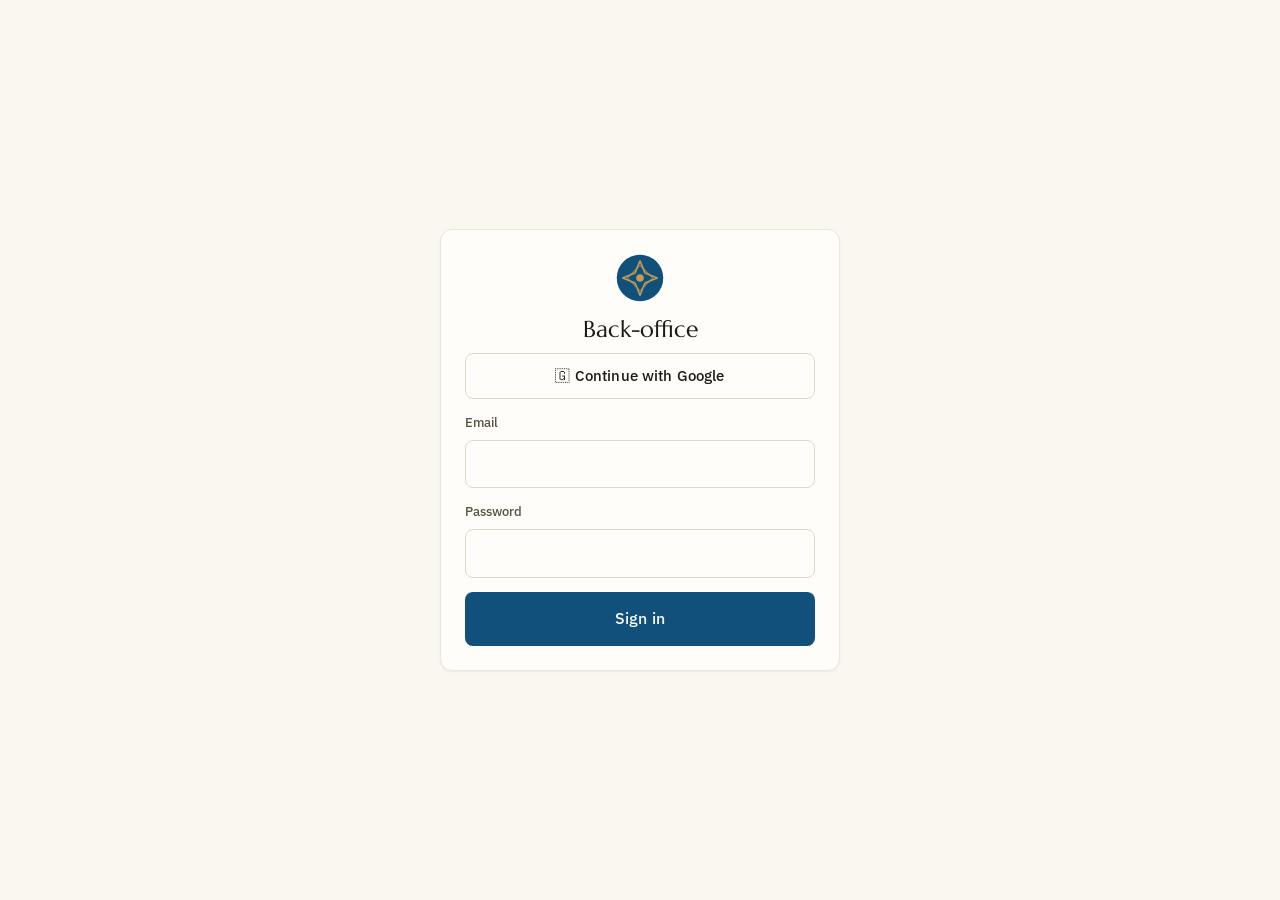
==== admin.html @ 5b9e8916 "Essence de Fes — boutique en ligne trilingue de Fes" ====
<!doctype html>
<html lang="fr" dir="ltr">
<head>
<meta charset="utf-8">
<meta name="viewport" content="width=device-width, initial-scale=1, viewport-fit=cover">
<title>Back-office · Essence de Fès</title>
<meta name="robots" content="noindex, nofollow">
<meta name="theme-color" content="#FAF7F1" media="(prefers-color-scheme: light)">
<meta name="theme-color" content="#141310" media="(prefers-color-scheme: dark)">
<link rel="icon" type="image/svg+xml" href="assets/img/logo-symbole.svg">

<link rel="preconnect" href="https://fonts.googleapis.com">
<link rel="preconnect" href="https://fonts.gstatic.com" crossorigin>
<link rel="stylesheet" href="https://fonts.googleapis.com/css2?family=Marcellus&family=IBM+Plex+Sans:wght@400;500;600&family=Amiri:wght@400;700&display=swap">

<link rel="stylesheet" href="assets/css/tokens.css">
<link rel="stylesheet" href="assets/css/app.css">
<link rel="stylesheet" href="assets/css/admin.css">

<script>
(function () {
  "use strict";
  try {
    var th = localStorage.getItem("essencefes.theme");
    if (th && th !== "auto") document.documentElement.setAttribute("data-theme", th);
  } catch (e) { /* navigation privée */ }
})();
</script>
</head>
<body>

<div id="adm">
  <div style="min-height:70vh;display:grid;place-items:center;color:#8B8471">
    <p style="font-family:Marcellus,Georgia,serif;font-size:18px">Back-office…</p>
  </div>
</div>

<noscript><div style="padding:40px;text-align:center;font-family:system-ui">JavaScript est nécessaire.</div></noscript>

<script type="module" src="assets/js/admin/index.js"></script>
</body>
</html>
---- assets/css/tokens.css ----
/* =====================================================================
   ESSENCE DE FÈS — jetons de conception
   ---------------------------------------------------------------------
   Une seule source pour les couleurs, les espacements et les rythmes.
   Palette tirée de Fès : le cobalt des zelliges, le laiton des dinandiers,
   le cuir des tanneries, la chaux du tadelakt.

   Trois états de thème, comme dans l'application de recettes :
     :root                              → clair (référence)
     @media dark + :not([data-theme=light]) → sombre automatique
     :root[data-theme="dark"]           → sombre choisi
   ===================================================================== */

:root {
  /* --- fonds --- */
  --ground:      #FAF7F1;   /* tadelakt */
  --surface:     #FFFDFA;
  --surface-2:   #F3EDE2;
  --surface-3:   #E9E0D1;

  /* --- encre --- */
  --ink:         #1B1A17;
  --ink-soft:    #55503F;
  --ink-faint:   #8B8471;

  /* --- traits --- */
  --line:        #E2D8C6;
  --line-soft:   #EDE6DA;

  /* --- accents --- */
  --accent:      #12507C;   /* bleu de Fès */
  --accent-2:    #1D6B9F;
  --accent-wash: #E6EFF6;
  --on-accent:   #FFFDFA;

  --gold:        #A67C34;   /* laiton */
  --gold-2:      #C29B52;
  --gold-wash:   #F6EEDD;

  --terre:       #8A4B32;   /* cuir tanné */
  --vert:        #2E6B52;   /* zellige vert */

  /* --- états --- */
  --ok:          #2E6B52;
  --warn:        #8C6318;
  --danger:      #A93E26;
  --danger-wash: #F8E9E3;

  /* --- relief --- */
  --shadow-1: 0 1px 2px rgba(27,26,23,.06);
  --shadow-2: 0 2px 6px rgba(27,26,23,.07), 0 12px 28px -18px rgba(27,26,23,.32);
  --shadow-3: 0 8px 24px -8px rgba(27,26,23,.18), 0 32px 64px -32px rgba(27,26,23,.35);

  /* --- géométrie --- */
  --r:    12px;
  --r-s:  8px;
  --r-l:  20px;
  --tap:  46px;            /* cible tactile minimale */
  --page: 1240px;
  --gut:  20px;

  /* --- typographie --- */
  --f-display: Marcellus, "Cormorant Garamond", Georgia, serif;
  --f-ui: "IBM Plex Sans", -apple-system, BlinkMacSystemFont, "Segoe UI", Roboto, sans-serif;
  --f-ar: Amiri, "IBM Plex Sans", serif;

  /* --- mouvement --- */
  --t-fast: 120ms cubic-bezier(.2,.7,.3,1);
  --t:      200ms cubic-bezier(.2,.7,.3,1);
  --t-slow: 420ms cubic-bezier(.2,.7,.3,1);

  color-scheme: light;
}

@media (prefers-color-scheme: dark) {
  :root:not([data-theme="light"]) {
    --ground:    #141310;
    --surface:   #1C1A16;
    --surface-2: #24211B;
    --surface-3: #2E2A22;
    --ink:       #F2EDE3;
    --ink-soft:  #BDB4A2;
    --ink-faint: #8C8474;
    --line:      #35302A;
    --line-soft: #29251F;
    --accent:      #6FB0DC;
    --accent-2:    #94C6E8;
    --accent-wash: #16303F;
    --on-accent:   #10222E;
    --gold:      #D9B267;
    --gold-2:    #E8C98C;
    --gold-wash: #2E2517;
    --terre:     #C98462;
    --vert:      #6BB394;
    --ok:        #6BB394;
    --warn:      #D9AE5A;
    --danger:    #E58B6E;
    --danger-wash: #35201A;
    --shadow-1: 0 1px 2px rgba(0,0,0,.4);
    --shadow-2: 0 2px 6px rgba(0,0,0,.4), 0 12px 28px -18px rgba(0,0,0,.7);
    --shadow-3: 0 8px 24px -8px rgba(0,0,0,.5), 0 32px 64px -32px rgba(0,0,0,.8);
    color-scheme: dark;
  }
}

:root[data-theme="dark"] {
  --ground:    #141310;
  --surface:   #1C1A16;
  --surface-2: #24211B;
  --surface-3: #2E2A22;
  --ink:       #F2EDE3;
  --ink-soft:  #BDB4A2;
  --ink-faint: #8C8474;
  --line:      #35302A;
  --line-soft: #29251F;
  --accent:      #6FB0DC;
  --accent-2:    #94C6E8;
  --accent-wash: #16303F;
  --on-accent:   #10222E;
  --gold:      #D9B267;
  --gold-2:    #E8C98C;
  --gold-wash: #2E2517;
  --terre:     #C98462;
  --vert:      #6BB394;
  --ok:        #6BB394;
  --warn:      #D9AE5A;
  --danger:    #E58B6E;
  --danger-wash: #35201A;
  --shadow-1: 0 1px 2px rgba(0,0,0,.4);
  --shadow-2: 0 2px 6px rgba(0,0,0,.4), 0 12px 28px -18px rgba(0,0,0,.7);
  --shadow-3: 0 8px 24px -8px rgba(0,0,0,.5), 0 32px 64px -32px rgba(0,0,0,.8);
  color-scheme: dark;
}

@media (prefers-reduced-motion: reduce) {
  :root { --t-fast: 1ms; --t: 1ms; --t-slow: 1ms; }
}
---- assets/css/app.css ----
/* =====================================================================
   ESSENCE DE FÈS — base et composants
   Tout le placement utilise les propriétés logiques (inline-start / end)
   pour que le passage en arabe RTL n'exige aucune règle miroir.
   ===================================================================== */

*, *::before, *::after { box-sizing: border-box; }

html { -webkit-text-size-adjust: 100%; scroll-behavior: smooth; }

body {
  margin: 0;
  background: var(--ground);
  color: var(--ink);
  font-family: var(--f-ui);
  font-size: 15.5px;
  line-height: 1.6;
  -webkit-font-smoothing: antialiased;
  overflow-wrap: break-word;
}

[dir="rtl"] body,
[dir="rtl"] input, [dir="rtl"] textarea,
[dir="rtl"] select, [dir="rtl"] button {
  font-family: var(--f-ar);
  font-size: 17px;
  line-height: 1.75;
}

img, svg, video { max-width: 100%; height: auto; display: block; }
a { color: inherit; text-decoration: none; }
button, input, select, textarea { font: inherit; color: inherit; }

:focus-visible {
  outline: 2px solid var(--accent);
  outline-offset: 2px;
  border-radius: var(--r-s);
}

/* L'attribut `hidden` doit l'emporter : sans cette règle, tout composant
   qui déclare son propre `display` (les pastilles de compteur, par exemple)
   reste visible alors qu'on l'a masqué. */
[hidden] { display: none !important; }

.sr-only {
  position: absolute; width: 1px; height: 1px; padding: 0; margin: -1px;
  overflow: hidden; clip: rect(0 0 0 0); white-space: nowrap; border: 0;
}

/* --- rythme typographique ------------------------------------------- */
.display { font-family: var(--f-display); font-weight: 400; letter-spacing: .005em; }
[dir="rtl"] .display { font-family: var(--f-ar); font-weight: 700; }

h1, h2, h3 { font-family: var(--f-display); font-weight: 400; margin: 0 0 .4em; line-height: 1.2; }
[dir="rtl"] h1, [dir="rtl"] h2, [dir="rtl"] h3 { font-family: var(--f-ar); font-weight: 700; line-height: 1.45; }
h1 { font-size: clamp(28px, 5vw, 44px); }
h2 { font-size: clamp(22px, 3.4vw, 31px); }
h3 { font-size: 19px; }

.eyebrow {
  font-family: var(--f-ui);
  font-size: 11.5px; font-weight: 600;
  letter-spacing: .16em; text-transform: uppercase;
  color: var(--gold);
}
[dir="rtl"] .eyebrow { letter-spacing: 0; text-transform: none; font-size: 13px; font-family: var(--f-ar); }

.muted { color: var(--ink-soft); }
.faint { color: var(--ink-faint); font-size: .92em; }

/* --- ossature -------------------------------------------------------- */
.wrap { max-width: var(--page); margin-inline: auto; padding-inline: var(--gut); }
.section { padding-block: clamp(40px, 6vw, 76px); }
.section-head { display: flex; align-items: flex-end; justify-content: space-between; gap: 16px; margin-bottom: 26px; flex-wrap: wrap; }
.section-head p { margin: 4px 0 0; color: var(--ink-soft); max-width: 62ch; }

.row  { display: flex; align-items: center; gap: 10px; }
.grow { flex: 1 1 auto; min-width: 0; }
.stack > * + * { margin-top: var(--s, 14px); }

/* --- motif zellige (khatim à huit branches) -------------------------- */
.zellige {
  background-image: url("data:image/svg+xml;utf8,\
<svg xmlns='http://www.w3.org/2000/svg' width='48' height='48' viewBox='0 0 48 48'>\
<g fill='none' stroke='%23A67C34' stroke-width='1' stroke-opacity='.28'>\
<path d='M24 4 30 18 44 24 30 30 24 44 18 30 4 24 18 18Z'/>\
<rect x='14' y='14' width='20' height='20' transform='rotate(45 24 24)'/>\
</g></svg>");
  background-size: 48px 48px;
}

/* =====================================================================
   Boutons
   ===================================================================== */
.btn {
  display: inline-flex; align-items: center; justify-content: center; gap: 8px;
  min-height: var(--tap); padding-inline: 20px;
  border: 1px solid transparent; border-radius: var(--r-s);
  background: var(--surface-2); color: var(--ink);
  font-size: 14.5px; font-weight: 500; letter-spacing: .01em;
  cursor: pointer; text-align: center;
  transition: background var(--t-fast), border-color var(--t-fast), transform var(--t-fast), opacity var(--t-fast);
}
.btn:hover  { background: var(--surface-3); }
.btn:active { transform: translateY(1px); }
.btn[disabled], .btn[aria-disabled="true"] { opacity: .5; cursor: not-allowed; }

.btn-primary { background: var(--accent); color: var(--on-accent); }
.btn-primary:hover { background: var(--accent-2); }

.btn-gold { background: var(--gold); color: #fff; }
.btn-gold:hover { background: var(--gold-2); }

.btn-ghost { background: transparent; border-color: var(--line); }
.btn-ghost:hover { background: var(--surface-2); }

.btn-quiet { background: transparent; padding-inline: 10px; min-height: 38px; color: var(--ink-soft); }
.btn-quiet:hover { background: var(--surface-2); color: var(--ink); }

.btn-danger { background: var(--danger-wash); color: var(--danger); }
.btn-block { width: 100%; }
.btn-lg { min-height: 54px; padding-inline: 30px; font-size: 16px; }
.btn-sm { min-height: 36px; padding-inline: 14px; font-size: 13.5px; }

.icon-btn {
  display: inline-flex; align-items: center; justify-content: center;
  width: var(--tap); height: var(--tap); flex: none;
  border: 0; border-radius: 50%; background: transparent; cursor: pointer;
  color: var(--ink-soft);
  transition: background var(--t-fast), color var(--t-fast);
}
.icon-btn:hover { background: var(--surface-2); color: var(--ink); }
.icon-btn.on { color: var(--danger); }

/* =====================================================================
   Formulaires
   ===================================================================== */
.field { display: block; margin-bottom: 14px; }
.field > label {
  display: block; margin-bottom: 6px;
  font-size: 13px; font-weight: 500; color: var(--ink-soft);
}
[dir="rtl"] .field > label { font-size: 14.5px; }
.field .hint { font-size: 12.5px; color: var(--ink-faint); margin-top: 5px; }
.field .err  { font-size: 12.5px; color: var(--danger); margin-top: 5px; }

.input, .select, .textarea {
  width: 100%; min-height: var(--tap);
  padding: 11px 14px;
  background: var(--surface); color: var(--ink);
  border: 1px solid var(--line); border-radius: var(--r-s);
  transition: border-color var(--t-fast), box-shadow var(--t-fast);
}
.textarea { min-height: 96px; resize: vertical; line-height: 1.6; }
.input:focus, .select:focus, .textarea:focus {
  outline: none; border-color: var(--accent);
  box-shadow: 0 0 0 3px color-mix(in srgb, var(--accent) 18%, transparent);
}
.input[aria-invalid="true"], .textarea[aria-invalid="true"] { border-color: var(--danger); }
.select { appearance: none; padding-inline-end: 38px;
  background-image: linear-gradient(45deg, transparent 50%, var(--ink-faint) 50%),
                    linear-gradient(135deg, var(--ink-faint) 50%, transparent 50%);
  background-size: 5px 5px, 5px 5px; background-repeat: no-repeat;
  background-position: right 18px center, right 13px center;
}
[dir="rtl"] .select { background-position: left 18px center, left 13px center;
  background-image: linear-gradient(-45deg, transparent 50%, var(--ink-faint) 50%),
                    linear-gradient(-135deg, var(--ink-faint) 50%, transparent 50%); }

.grid-2 { display: grid; grid-template-columns: 1fr 1fr; gap: 0 14px; }
@media (max-width: 560px) { .grid-2 { grid-template-columns: 1fr; } }

/* =====================================================================
   Surfaces
   ===================================================================== */
.card {
  background: var(--surface);
  border: 1px solid var(--line-soft);
  border-radius: var(--r);
  box-shadow: var(--shadow-1);
}
.card-pad { padding: clamp(16px, 3vw, 24px); }

.badge {
  display: inline-flex; align-items: center; gap: 5px;
  padding: 3px 9px; border-radius: 100px;
  font-size: 11.5px; font-weight: 600; letter-spacing: .04em;
  background: var(--surface-2); color: var(--ink-soft);
  white-space: nowrap;
}
[dir="rtl"] .badge { font-size: 13px; letter-spacing: 0; }
.badge-promo  { background: var(--danger-wash); color: var(--danger); }
.badge-new    { background: var(--gold-wash);   color: var(--gold); }
.badge-rupt   { background: var(--surface-3);   color: var(--ink-faint); }
.badge-ok     { background: color-mix(in srgb, var(--ok) 14%, transparent); color: var(--ok); }

.chip {
  display: inline-flex; align-items: center; gap: 6px;
  min-height: 38px; padding-inline: 15px;
  border: 1px solid var(--line); border-radius: 100px;
  background: var(--surface); color: var(--ink-soft);
  font-size: 13.5px; cursor: pointer; white-space: nowrap;
  transition: all var(--t-fast);
}
.chip:hover { border-color: var(--ink-faint); color: var(--ink); }
.chip[aria-pressed="true"] { background: var(--accent); border-color: var(--accent); color: var(--on-accent); }

.stars { display: inline-flex; gap: 1px; color: var(--gold); font-size: 13px; letter-spacing: .5px; }
.stars .off { color: var(--line); }

/* =====================================================================
   En-tête
   ===================================================================== */
.topbar {
  background: var(--accent); color: var(--on-accent);
  font-size: 12.5px; text-align: center; padding: 7px 16px;
}
[dir="rtl"] .topbar { font-size: 14px; }

.header {
  position: sticky; top: 0; z-index: 40;
  background: color-mix(in srgb, var(--ground) 88%, transparent);
  backdrop-filter: saturate(1.6) blur(14px);
  border-bottom: 1px solid var(--line-soft);
}
.header-in { display: flex; align-items: center; gap: 10px; min-height: 66px; }

.brand { display: flex; align-items: center; gap: 10px; flex: none; }
.brand .mark { width: 34px; height: 34px; flex: none; }
.brand .nm {
  font-family: var(--f-display); font-size: 19px; line-height: 1.05;
  letter-spacing: .02em; white-space: nowrap;
}
.brand .sub { font-size: 9.5px; letter-spacing: .22em; text-transform: uppercase; color: var(--gold); }
[dir="rtl"] .brand .nm  { font-family: var(--f-ar); font-weight: 700; }
[dir="rtl"] .brand .sub { letter-spacing: 0; text-transform: none; font-size: 11px; }

.searchbar { position: relative; flex: 1 1 auto; max-width: 460px; margin-inline: auto; }
.searchbar .input { padding-inline-start: 40px; background: var(--surface-2); border-color: transparent; }
.searchbar .ico { position: absolute; inset-inline-start: 13px; top: 50%; transform: translateY(-50%); color: var(--ink-faint); pointer-events: none; }

.suggest {
  position: absolute; inset-inline: 0; top: calc(100% + 6px); z-index: 50;
  background: var(--surface); border: 1px solid var(--line);
  border-radius: var(--r); box-shadow: var(--shadow-3);
  max-height: min(60vh, 420px); overflow: auto; padding: 6px;
}
.suggest button {
  display: flex; align-items: center; gap: 10px; width: 100%;
  padding: 8px 10px; border: 0; border-radius: var(--r-s);
  background: transparent; text-align: start; cursor: pointer;
}
.suggest button:hover, .suggest button[aria-selected="true"] { background: var(--surface-2); }
.suggest img { width: 38px; height: 38px; border-radius: 6px; object-fit: cover; flex: none; background: var(--surface-2); }
.suggest .nm { font-size: 14px; }
.suggest .mt { font-size: 12px; color: var(--ink-faint); }

.header-acts { display: flex; align-items: center; gap: 2px; flex: none; }
.count {
  position: absolute; top: 4px; inset-inline-end: 2px;
  min-width: 18px; height: 18px; padding-inline: 5px;
  display: grid; place-items: center;
  background: var(--danger); color: #fff;
  border-radius: 100px; font-size: 10.5px; font-weight: 700; line-height: 1;
}
.icon-btn { position: relative; }

.langsw { display: inline-flex; background: var(--surface-2); border-radius: 100px; padding: 3px; }
.langsw button {
  min-width: 36px; height: 32px; padding-inline: 9px;
  border: 0; border-radius: 100px; background: transparent;
  font-size: 12.5px; font-weight: 600; color: var(--ink-faint); cursor: pointer;
}
.langsw button[aria-pressed="true"] { background: var(--surface); color: var(--ink); box-shadow: var(--shadow-1); }
.langsw button:first-child { font-family: var(--f-ar); font-size: 15px; }

/* --- navigation des catégories --------------------------------------- */
.nav { border-bottom: 1px solid var(--line-soft); background: var(--surface); }
.nav-in { display: flex; gap: 2px; overflow-x: auto; scrollbar-width: none; }
.nav-in::-webkit-scrollbar { display: none; }
.nav a {
  display: inline-flex; align-items: center; gap: 7px;
  padding: 13px 14px; white-space: nowrap;
  font-size: 14px; color: var(--ink-soft);
  border-bottom: 2px solid transparent;
  transition: color var(--t-fast), border-color var(--t-fast);
}
.nav a:hover { color: var(--ink); }
.nav a[aria-current="page"] { color: var(--accent); border-bottom-color: var(--accent); }

/* =====================================================================
   Accueil — hero
   ===================================================================== */
.hero {
  position: relative; overflow: hidden;
  background: linear-gradient(160deg, #0E3A5C 0%, #12507C 46%, #1B2A33 100%);
  color: #FFFDFA;
}
.hero::after {
  content: ""; position: absolute; inset: 0; opacity: .5;
  background-image: url("data:image/svg+xml;utf8,\
<svg xmlns='http://www.w3.org/2000/svg' width='64' height='64' viewBox='0 0 64 64'>\
<g fill='none' stroke='%23D9B267' stroke-width='1' stroke-opacity='.20'>\
<path d='M32 3 40 24 61 32 40 40 32 61 24 40 3 32 24 24Z'/>\
<circle cx='32' cy='32' r='11'/></g></svg>");
  background-size: 64px 64px;
  pointer-events: none;
}
.hero-in {
  position: relative; z-index: 1;
  display: grid; gap: 30px; align-items: center;
  padding-block: clamp(48px, 9vw, 104px);
}
@media (min-width: 900px) { .hero-in { grid-template-columns: 1.05fr .95fr; gap: 52px; } }
.hero h1 { font-size: clamp(32px, 5.6vw, 58px); margin-bottom: 16px; }
.hero .lede { font-size: clamp(15.5px, 1.6vw, 18px); color: #E4DCCB; max-width: 54ch; margin: 0 0 28px; }
.hero .eyebrow { color: var(--gold-2); }
.hero-cta { display: flex; flex-wrap: wrap; gap: 12px; }
.hero-cta .btn-ghost { border-color: rgba(255,253,250,.4); color: #FFFDFA; }
.hero-cta .btn-ghost:hover { background: rgba(255,253,250,.12); }
.hero-art {
  aspect-ratio: 4 / 3; border-radius: var(--r-l);
  background: rgba(255,253,250,.06);
  border: 1px solid rgba(217,178,103,.28);
  display: grid; place-items: center; overflow: hidden;
}
.hero-art img { width: 100%; height: 100%; object-fit: cover; }

.assurances { display: grid; grid-template-columns: repeat(auto-fit, minmax(190px, 1fr)); gap: 1px; background: var(--line-soft); border-block: 1px solid var(--line-soft); }
.assurances div { background: var(--ground); padding: 18px 20px; display: flex; gap: 12px; align-items: center; }
.assurances .t { font-size: 13.5px; font-weight: 600; }
.assurances .d { font-size: 12.5px; color: var(--ink-faint); }
.assurances .em { font-size: 22px; }

/* --- tuiles de catégorie --------------------------------------------- */
.cats { display: grid; gap: 14px; grid-template-columns: repeat(auto-fit, minmax(210px, 1fr)); }
.cat {
  position: relative; overflow: hidden;
  border: 1px solid var(--line-soft); border-radius: var(--r);
  background: var(--surface); padding: 22px;
  min-height: 148px; display: flex; flex-direction: column; justify-content: flex-end;
  transition: transform var(--t), box-shadow var(--t), border-color var(--t);
}
.cat:hover { transform: translateY(-3px); box-shadow: var(--shadow-2); border-color: var(--line); }
.cat .em { font-size: 30px; margin-bottom: auto; }
.cat .nm { font-family: var(--f-display); font-size: 20px; }
[dir="rtl"] .cat .nm { font-family: var(--f-ar); font-weight: 700; }
.cat .ds { font-size: 12.8px; color: var(--ink-faint); margin-top: 3px; }
.cat img { position: absolute; inset: 0; width: 100%; height: 100%; object-fit: cover; opacity: .17; }

/* =====================================================================
   Produits
   ===================================================================== */
.produits { display: grid; gap: 16px; grid-template-columns: repeat(auto-fill, minmax(216px, 1fr)); }
@media (max-width: 460px) { .produits { grid-template-columns: repeat(2, 1fr); gap: 11px; } }

.pcard {
  position: relative; display: flex; flex-direction: column;
  background: var(--surface); border: 1px solid var(--line-soft);
  border-radius: var(--r); overflow: hidden;
  transition: transform var(--t), box-shadow var(--t), border-color var(--t);
}
.pcard:hover { transform: translateY(-3px); box-shadow: var(--shadow-2); border-color: var(--line); }
.pcard .vis { position: relative; aspect-ratio: 1; background: var(--surface-2); overflow: hidden; }
.pcard .vis img { width: 100%; height: 100%; object-fit: cover; transition: transform var(--t-slow); }
.pcard:hover .vis img { transform: scale(1.045); }
.pcard .vis .vide { width: 100%; height: 100%; display: grid; place-items: center; font-size: 34px; opacity: .3; }
.pcard .tags { position: absolute; top: 9px; inset-inline-start: 9px; display: flex; flex-direction: column; gap: 5px; align-items: flex-start; }
.pcard .fav { position: absolute; top: 5px; inset-inline-end: 5px; background: color-mix(in srgb, var(--surface) 80%, transparent); backdrop-filter: blur(6px); }
.pcard .txt { padding: 12px 13px 14px; display: flex; flex-direction: column; gap: 3px; flex: 1; }
.pcard .mq { font-size: 11px; letter-spacing: .1em; text-transform: uppercase; color: var(--gold); }
[dir="rtl"] .pcard .mq { letter-spacing: 0; text-transform: none; font-size: 12.5px; }
.pcard .nm { font-size: 14.8px; font-weight: 500; line-height: 1.35; }
[dir="rtl"] .pcard .nm { font-size: 16px; }
.pcard .pr { margin-top: auto; padding-top: 8px; display: flex; align-items: baseline; gap: 8px; flex-wrap: wrap; }
.pcard .px { font-size: 16.5px; font-weight: 600; font-variant-numeric: tabular-nums; }
.pcard .px-old { font-size: 13px; color: var(--ink-faint); text-decoration: line-through; }
.pcard .add { margin: 0 13px 13px; }

/* --- page produit ----------------------------------------------------- */
.fiche { display: grid; gap: 30px; align-items: start; }
@media (min-width: 900px) { .fiche { grid-template-columns: minmax(0,1.02fr) minmax(0,.98fr); gap: 46px; } }

.galerie .principale {
  position: relative; aspect-ratio: 1; overflow: hidden;
  border-radius: var(--r); background: var(--surface-2); border: 1px solid var(--line-soft);
  cursor: zoom-in;
}
.galerie .principale img { width: 100%; height: 100%; object-fit: cover; transition: transform var(--t-slow); }
.galerie .principale.zoom img { transform: scale(2); cursor: zoom-out; }
.galerie .vignettes { display: flex; gap: 8px; margin-top: 10px; overflow-x: auto; scrollbar-width: none; }
.galerie .vignettes::-webkit-scrollbar { display: none; }
.galerie .vignettes button {
  flex: none; width: 66px; height: 66px; padding: 0; overflow: hidden;
  border: 1.5px solid var(--line); border-radius: var(--r-s); background: var(--surface-2); cursor: pointer;
}
.galerie .vignettes button[aria-pressed="true"] { border-color: var(--accent); }
.galerie .vignettes img { width: 100%; height: 100%; object-fit: cover; }

.fiche-titre { font-size: clamp(25px, 3.4vw, 36px); margin-bottom: 6px; }
.prix-bloc { display: flex; align-items: baseline; gap: 12px; flex-wrap: wrap; margin: 18px 0; }
.prix-bloc .px { font-size: 30px; font-weight: 600; font-variant-numeric: tabular-nums; }
.prix-bloc .px-old { font-size: 17px; color: var(--ink-faint); text-decoration: line-through; }

.qte { display: inline-flex; align-items: center; border: 1px solid var(--line); border-radius: var(--r-s); overflow: hidden; background: var(--surface); }
.qte button { width: 44px; height: 46px; border: 0; background: transparent; font-size: 19px; cursor: pointer; color: var(--ink-soft); }
.qte button:hover { background: var(--surface-2); color: var(--ink); }
.qte input { width: 52px; height: 46px; border: 0; text-align: center; background: transparent; font-variant-numeric: tabular-nums; font-weight: 600; }
.qte input::-webkit-outer-spin-button, .qte input::-webkit-inner-spin-button { appearance: none; margin: 0; }

.faits { display: grid; grid-template-columns: repeat(auto-fit, minmax(132px, 1fr)); gap: 1px; background: var(--line-soft); border: 1px solid var(--line-soft); border-radius: var(--r); overflow: hidden; margin: 22px 0; }
.fait { background: var(--surface); padding: 13px 15px; }
.fait .k { font-size: 10.5px; letter-spacing: .12em; text-transform: uppercase; color: var(--ink-faint); }
[dir="rtl"] .fait .k { letter-spacing: 0; text-transform: none; font-size: 12.5px; }
.fait .v { font-size: 14.5px; font-weight: 500; margin-top: 2px; }

.pyramide { display: grid; gap: 12px; }
.pyr-ligne { display: grid; grid-template-columns: 96px 1fr; gap: 12px; align-items: start; }
@media (max-width: 480px) { .pyr-ligne { grid-template-columns: 1fr; gap: 4px; } }
.pyr-ligne .k { font-size: 12px; color: var(--ink-faint); padding-top: 7px; }
.pyr-ligne .v { display: flex; flex-wrap: wrap; gap: 6px; }

details.bloc { border-top: 1px solid var(--line-soft); padding: 4px 0; }
details.bloc > summary {
  display: flex; align-items: center; justify-content: space-between;
  padding: 15px 2px; cursor: pointer; list-style: none;
  font-size: 15px; font-weight: 500;
}
details.bloc > summary::-webkit-details-marker { display: none; }
details.bloc > summary::after { content: "＋"; color: var(--ink-faint); font-size: 17px; }
details.bloc[open] > summary::after { content: "－"; }
details.bloc .corps { padding: 0 2px 18px; color: var(--ink-soft); font-size: 14.5px; }

/* =====================================================================
   Panier, tiroir, modale
   ===================================================================== */
.voile {
  position: fixed; inset: 0; z-index: 60;
  background: rgba(20,19,16,.5); backdrop-filter: blur(2px);
  opacity: 0; pointer-events: none; transition: opacity var(--t);
}
.voile.on { opacity: 1; pointer-events: auto; }

.tiroir {
  position: fixed; inset-block: 0; inset-inline-end: 0; z-index: 61;
  width: min(430px, 100%); background: var(--surface);
  border-inline-start: 1px solid var(--line);
  box-shadow: var(--shadow-3);
  display: flex; flex-direction: column;
  transform: translateX(102%); transition: transform var(--t-slow);
}
[dir="rtl"] .tiroir { transform: translateX(-102%); }
.tiroir.on { transform: translateX(0); }
.tiroir-tete { display: flex; align-items: center; gap: 10px; padding: 14px 12px 14px 20px; border-bottom: 1px solid var(--line-soft); }
[dir="rtl"] .tiroir-tete { padding: 14px 20px 14px 12px; }
.tiroir-corps { flex: 1; overflow-y: auto; padding: 14px 18px; }
.tiroir-pied { border-top: 1px solid var(--line-soft); padding: 16px 18px calc(16px + env(safe-area-inset-bottom)); background: var(--surface); }

.ligne { display: grid; grid-template-columns: 74px 1fr auto; gap: 12px; padding: 13px 0; border-bottom: 1px solid var(--line-soft); }
.ligne:last-child { border-bottom: 0; }
.ligne .vis { width: 74px; height: 74px; border-radius: var(--r-s); object-fit: cover; background: var(--surface-2); }
.ligne .nm { font-size: 14.5px; font-weight: 500; line-height: 1.35; }
.ligne .mt { font-size: 12.5px; color: var(--ink-faint); margin-top: 2px; }
.ligne .px { font-weight: 600; font-variant-numeric: tabular-nums; white-space: nowrap; }

.totaux { display: grid; gap: 7px; font-size: 14px; }
.totaux .t { display: flex; justify-content: space-between; gap: 12px; }
.totaux .t span:last-child { font-variant-numeric: tabular-nums; }
.totaux .grand { border-top: 1px solid var(--line); margin-top: 6px; padding-top: 10px; font-size: 18px; font-weight: 600; }

.modale {
  position: fixed; z-index: 61; inset: 0; display: grid; place-items: center; padding: 18px;
  opacity: 0; pointer-events: none; transition: opacity var(--t);
}
.modale.on { opacity: 1; pointer-events: auto; }
.modale .boite {
  width: min(560px, 100%); max-height: 88vh; overflow: auto;
  background: var(--surface); border-radius: var(--r-l);
  box-shadow: var(--shadow-3); padding: clamp(20px, 4vw, 32px);
  transform: translateY(10px); transition: transform var(--t);
}
.modale.on .boite { transform: none; }

/* =====================================================================
   Filtres, listes, états
   ===================================================================== */
.avec-flanc { display: grid; gap: 26px; }
@media (min-width: 900px) { .avec-flanc { grid-template-columns: 246px 1fr; gap: 34px; } }
.flanc { align-self: start; position: sticky; top: 86px; }
@media (max-width: 899px) { .flanc { position: static; } }
.flanc h3 { font-family: var(--f-ui); font-size: 12px; letter-spacing: .12em; text-transform: uppercase; color: var(--ink-faint); margin: 20px 0 10px; }
[dir="rtl"] .flanc h3 { font-family: var(--f-ar); letter-spacing: 0; text-transform: none; font-size: 14px; }
.flanc label { display: flex; align-items: center; gap: 9px; padding: 5px 0; font-size: 14px; cursor: pointer; }
.flanc input[type="checkbox"], .flanc input[type="radio"] { width: 17px; height: 17px; accent-color: var(--accent); flex: none; }

.fil { display: flex; align-items: center; gap: 7px; font-size: 13px; color: var(--ink-faint); padding: 14px 0; flex-wrap: wrap; }
.fil a:hover { color: var(--ink); }

.vide-etat { text-align: center; padding: clamp(40px, 8vw, 80px) 20px; color: var(--ink-faint); }
.vide-etat .em { font-size: 42px; margin-bottom: 12px; opacity: .55; }
.vide-etat h3 { color: var(--ink); }

.squelette { background: var(--surface-2); border-radius: var(--r-s); animation: pulse 1.4s ease-in-out infinite; }
@keyframes pulse { 0%,100% { opacity: 1 } 50% { opacity: .5 } }

.notice {
  position: fixed; z-index: 80; inset-block-end: calc(18px + env(safe-area-inset-bottom));
  inset-inline: 18px; margin-inline: auto; width: fit-content; max-width: calc(100% - 36px);
  padding: 12px 20px; border-radius: 100px;
  background: var(--ink); color: var(--ground);
  font-size: 14px; box-shadow: var(--shadow-3);
  opacity: 0; transform: translateY(12px); pointer-events: none;
  transition: opacity var(--t), transform var(--t);
}
.notice.on { opacity: 1; transform: none; }
.notice.err { background: var(--danger); color: #fff; }

/* --- suivi de commande ------------------------------------------------ */
.etapes { display: grid; gap: 0; }
.etape { display: grid; grid-template-columns: 30px 1fr; gap: 14px; }
.etape .puce { display: grid; place-items: center; position: relative; }
.etape .puce i { width: 13px; height: 13px; border-radius: 50%; background: var(--line); border: 2px solid var(--surface); z-index: 1; }
.etape .puce::before { content: ""; position: absolute; inset-block: 0; width: 2px; background: var(--line-soft); }
.etape:first-child .puce::before { top: 50%; }
.etape:last-child  .puce::before { bottom: 50%; }
.etape.faite .puce i { background: var(--ok); }
.etape.active .puce i { background: var(--accent); box-shadow: 0 0 0 4px color-mix(in srgb, var(--accent) 22%, transparent); }
.etape .txt { padding: 2px 0 22px; }
.etape .t { font-size: 14.5px; font-weight: 500; }
.etape .d { font-size: 12.5px; color: var(--ink-faint); }

/* =====================================================================
   Pied de page et barre mobile
   ===================================================================== */
.footer { background: var(--surface); border-top: 1px solid var(--line-soft); margin-top: 40px; }
.footer-in { display: grid; gap: 30px; padding-block: 46px; grid-template-columns: repeat(auto-fit, minmax(190px, 1fr)); }
.footer h4 { font-family: var(--f-ui); font-size: 12px; letter-spacing: .12em; text-transform: uppercase; color: var(--ink-faint); margin: 0 0 12px; }
[dir="rtl"] .footer h4 { font-family: var(--f-ar); letter-spacing: 0; text-transform: none; font-size: 14px; }
.footer li { list-style: none; }
.footer ul { margin: 0; padding: 0; display: grid; gap: 8px; font-size: 14px; }
.footer a:hover { color: var(--accent); }
.footer .bas { border-top: 1px solid var(--line-soft); padding-block: 18px; font-size: 12.5px; color: var(--ink-faint); display: flex; justify-content: space-between; gap: 12px; flex-wrap: wrap; }

.tabbar {
  position: fixed; inset-inline: 0; bottom: 0; z-index: 45;
  display: none; grid-template-columns: repeat(5, 1fr);
  background: color-mix(in srgb, var(--surface) 94%, transparent);
  backdrop-filter: blur(14px);
  border-top: 1px solid var(--line-soft);
  padding-bottom: env(safe-area-inset-bottom);
}
.tabbar a {
  position: relative;
  display: flex; flex-direction: column; align-items: center; justify-content: center; gap: 2px;
  min-height: 56px; font-size: 10.5px; color: var(--ink-faint);
}
[dir="rtl"] .tabbar a { font-size: 12px; }
.tabbar a[aria-current="page"] { color: var(--accent); }
.tabbar .em { font-size: 19px; line-height: 1; }
@media (max-width: 760px) {
  .tabbar { display: grid; }
  body { padding-bottom: 62px; }
  .searchbar { order: 9; flex-basis: 100%; max-width: none; margin: 0 0 10px; }
  .header-in { flex-wrap: wrap; padding-top: 10px; }
}

@media print {
  .header, .nav, .tabbar, .footer, .voile, .tiroir, .btn, .icon-btn { display: none !important; }
  body { background: #fff; color: #000; }
}
---- assets/css/admin.css ----
/* =====================================================================
   Back-office — dense, lisible, sans fioriture.
   Réutilise les jetons et les composants de la boutique ; n'ajoute que
   ce que la boutique n'a pas : la grille à colonne latérale, les tables
   et les formulaires longs.
   ===================================================================== */

.adm { display: grid; min-height: 100vh; grid-template-columns: 232px 1fr; }
@media (max-width: 860px) { .adm { grid-template-columns: 1fr; } }

.adm-flanc {
  background: var(--surface); border-inline-end: 1px solid var(--line-soft);
  padding: 16px 12px; display: flex; flex-direction: column; gap: 3px;
  position: sticky; top: 0; align-self: start; max-height: 100vh; overflow-y: auto;
}
@media (max-width: 860px) {
  .adm-flanc { position: static; max-height: none; flex-direction: row;
               overflow-x: auto; border-inline-end: 0; border-bottom: 1px solid var(--line-soft); }
}
.adm-flanc .titre { display: flex; align-items: center; gap: 9px; padding: 6px 10px 16px; }
.adm-flanc .titre .nm { font-family: var(--f-display); font-size: 16px; line-height: 1.1; }
.adm-flanc .titre .sub { font-size: 9.5px; letter-spacing: .18em; color: var(--gold); text-transform: uppercase; }
.adm-flanc a {
  display: flex; align-items: center; gap: 10px; white-space: nowrap;
  padding: 10px 12px; border-radius: var(--r-s);
  font-size: 14px; color: var(--ink-soft);
  transition: background var(--t-fast), color var(--t-fast);
}
.adm-flanc a:hover { background: var(--surface-2); color: var(--ink); }
.adm-flanc a[aria-current="page"] { background: var(--accent-wash); color: var(--accent); font-weight: 500; }
.adm-flanc .sep { margin-top: auto; padding-top: 12px; }

.adm-corps { padding: clamp(16px, 3vw, 30px); min-width: 0; }
.adm-tete { display: flex; align-items: center; gap: 14px; margin-bottom: 22px; flex-wrap: wrap; }
.adm-tete h1 { margin: 0; font-size: clamp(21px, 3vw, 28px); }

/* --- cartes de chiffres --------------------------------------------- */
.stats { display: grid; gap: 12px; grid-template-columns: repeat(auto-fit, minmax(178px, 1fr)); }
.stat { background: var(--surface); border: 1px solid var(--line-soft); border-radius: var(--r); padding: 16px 18px; }
.stat .k { font-size: 11px; letter-spacing: .1em; text-transform: uppercase; color: var(--ink-faint); }
[dir="rtl"] .stat .k { letter-spacing: 0; text-transform: none; font-size: 12.5px; }
.stat .v { font-size: 26px; font-weight: 600; font-variant-numeric: tabular-nums; margin-top: 4px; line-height: 1.1; }
.stat .d { font-size: 12.5px; color: var(--ink-faint); margin-top: 2px; }

/* --- tables ----------------------------------------------------------- */
.tablewrap { overflow-x: auto; background: var(--surface); border: 1px solid var(--line-soft); border-radius: var(--r); }
table.t { width: 100%; border-collapse: collapse; font-size: 14px; min-width: 640px; }
table.t th, table.t td { padding: 11px 14px; text-align: start; border-bottom: 1px solid var(--line-soft); vertical-align: middle; }
table.t th { font-size: 11.5px; letter-spacing: .08em; text-transform: uppercase; color: var(--ink-faint); font-weight: 600; white-space: nowrap; }
[dir="rtl"] table.t th { letter-spacing: 0; text-transform: none; font-size: 13px; }
table.t tbody tr:hover { background: var(--surface-2); }
table.t tbody tr:last-child td { border-bottom: 0; }
table.t .num { text-align: end; font-variant-numeric: tabular-nums; white-space: nowrap; }
table.t img.mini { width: 40px; height: 40px; border-radius: 6px; object-fit: cover; background: var(--surface-2); }

/* --- barre d'outils ---------------------------------------------------- */
.outils { display: flex; gap: 9px; flex-wrap: wrap; align-items: center; margin-bottom: 16px; }
.outils .input, .outils .select { width: auto; min-width: 150px; }
.outils .grow { flex: 1 1 200px; }

/* --- panneau latéral d'édition ------------------------------------------ */
.panneau {
  position: fixed; inset-block: 0; inset-inline-end: 0; z-index: 70;
  width: min(680px, 100%); background: var(--ground);
  border-inline-start: 1px solid var(--line); box-shadow: var(--shadow-3);
  display: flex; flex-direction: column;
  transform: translateX(102%); transition: transform var(--t-slow);
}
[dir="rtl"] .panneau { transform: translateX(-102%); }
.panneau.on { transform: translateX(0); }
.panneau-tete { display: flex; align-items: center; gap: 12px; padding: 14px 18px; border-bottom: 1px solid var(--line-soft); background: var(--surface); }
.panneau-corps { flex: 1; overflow-y: auto; padding: 20px; }
.panneau-pied { border-top: 1px solid var(--line-soft); padding: 14px 18px; background: var(--surface); display: flex; gap: 10px; justify-content: flex-end; }

/* --- champs trilingues ---------------------------------------------------- */
.tril { display: grid; gap: 6px; }
.tril .rangee { display: grid; grid-template-columns: 34px 1fr; gap: 8px; align-items: center; }
.tril .lg { font-size: 11px; font-weight: 600; color: var(--ink-faint); text-align: center; }
.tril input[dir="rtl"], .tril textarea[dir="rtl"] { font-family: var(--f-ar); }

.fieldset { border: 1px solid var(--line-soft); border-radius: var(--r); padding: 16px; margin-bottom: 16px; background: var(--surface); }
.fieldset > legend { padding: 0 8px; font-size: 12px; letter-spacing: .1em; text-transform: uppercase; color: var(--gold); font-weight: 600; }
[dir="rtl"] .fieldset > legend { letter-spacing: 0; text-transform: none; font-size: 13.5px; }

/* --- images du produit ------------------------------------------------------ */
.images { display: flex; gap: 9px; flex-wrap: wrap; }
.images .vign { position: relative; width: 84px; height: 84px; border-radius: var(--r-s); overflow: hidden; border: 1px solid var(--line); background: var(--surface-2); }
.images .vign img { width: 100%; height: 100%; object-fit: cover; }
.images .vign button { position: absolute; top: 3px; inset-inline-end: 3px; width: 22px; height: 22px; border: 0; border-radius: 50%; background: rgba(0,0,0,.6); color: #fff; cursor: pointer; font-size: 12px; line-height: 1; }
.images .vign .prim { position: absolute; bottom: 0; inset-inline: 0; background: var(--accent); color: var(--on-accent); font-size: 9.5px; text-align: center; padding: 2px; }
.images .ajout { width: 84px; height: 84px; border: 1.5px dashed var(--line); border-radius: var(--r-s); display: grid; place-items: center; cursor: pointer; color: var(--ink-faint); font-size: 22px; background: transparent; }
.images .ajout:hover { border-color: var(--accent); color: var(--accent); }

/* --- graphique des ventes ------------------------------------------------------ */
.spark { display: flex; align-items: flex-end; gap: 3px; height: 84px; margin-top: 12px; }
.spark div { flex: 1; background: var(--accent); border-radius: 2px 2px 0 0; min-height: 2px; opacity: .82; }
.spark div:hover { opacity: 1; }

.statut-pastille { display: inline-flex; align-items: center; gap: 6px; }
.statut-pastille i { width: 8px; height: 8px; border-radius: 50%; background: var(--ink-faint); }
.st-recue i        { background: var(--ink-faint); }
.st-confirmee i    { background: var(--accent); }
.st-preparation i  { background: var(--gold); }
.st-expediee i     { background: var(--accent-2); }
.st-en_livraison i { background: var(--terre); }
.st-livree i       { background: var(--ok); }
.st-annulee i      { background: var(--danger); }
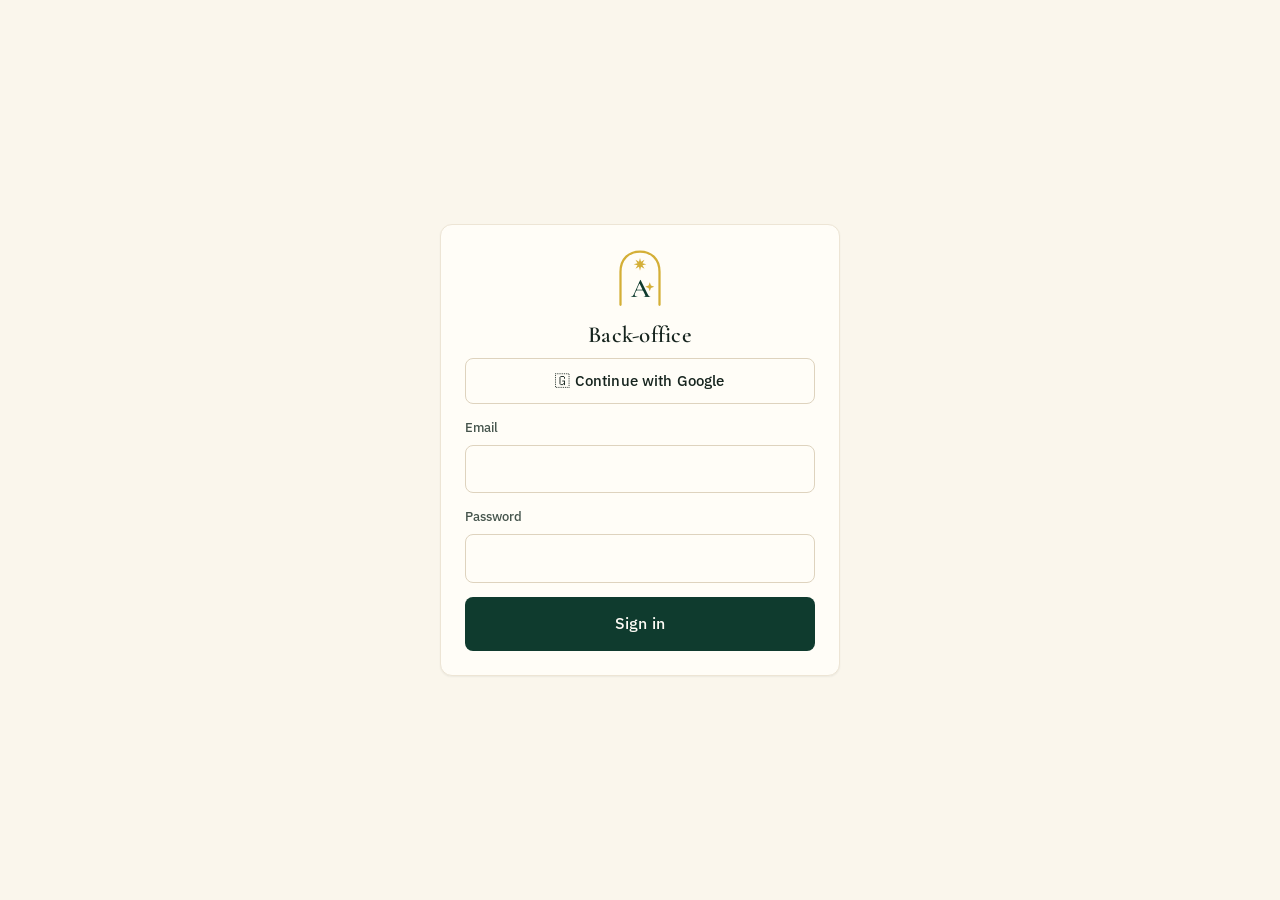
==== commit 8586d89c: "Essence de Fes : 20260907-edc31fd5" ====
--- a/admin.html
+++ b/admin.html
@@ -3,15 +3,15 @@
 <head>
 <meta charset="utf-8">
 <meta name="viewport" content="width=device-width, initial-scale=1, viewport-fit=cover">
-<title>Back-office · Essence de Fès</title>
+<title>Back-office · Andalys</title>
 <meta name="robots" content="noindex, nofollow">
-<meta name="theme-color" content="#FAF7F1" media="(prefers-color-scheme: light)">
-<meta name="theme-color" content="#141310" media="(prefers-color-scheme: dark)">
+<meta name="theme-color" content="#FAF6EC" media="(prefers-color-scheme: light)">
+<meta name="theme-color" content="#0F1512" media="(prefers-color-scheme: dark)">
 <link rel="icon" type="image/svg+xml" href="assets/img/logo-symbole.svg">
 
 <link rel="preconnect" href="https://fonts.googleapis.com">
 <link rel="preconnect" href="https://fonts.gstatic.com" crossorigin>
-<link rel="stylesheet" href="https://fonts.googleapis.com/css2?family=Marcellus&family=IBM+Plex+Sans:wght@400;500;600&family=Amiri:wght@400;700&display=swap">
+<link rel="stylesheet" href="https://fonts.googleapis.com/css2?family=Cormorant+Garamond:wght@500;600;700&family=IBM+Plex+Sans:wght@400;500;600&family=Amiri:wght@400;700&display=swap">
 
 <link rel="stylesheet" href="assets/css/tokens.css">
 <link rel="stylesheet" href="assets/css/app.css">
@@ -21,7 +21,7 @@
 (function () {
   "use strict";
   try {
-    var th = localStorage.getItem("essencefes.theme");
+    var th = localStorage.getItem("andalys.theme");
     if (th && th !== "auto") document.documentElement.setAttribute("data-theme", th);
   } catch (e) { /* navigation privée */ }
 })();
@@ -31,7 +31,7 @@
 
 <div id="adm">
   <div style="min-height:70vh;display:grid;place-items:center;color:#8B8471">
-    <p style="font-family:Marcellus,Georgia,serif;font-size:18px">Back-office…</p>
+    <p style="font-family:'Cormorant Garamond',Georgia,serif;font-size:20px;letter-spacing:.12em;color:#0F3B2E">ANDALYS</p>
   </div>
 </div>
 
--- a/assets/css/tokens.css
+++ b/assets/css/tokens.css
@@ -1,66 +1,76 @@
 /* =====================================================================
-   ESSENCE DE FÈS — jetons de conception
+   ANDALYS — TRÉSOR DE FÈS · أندلس — كنز فاس
+   Jetons de conception
    ---------------------------------------------------------------------
-   Une seule source pour les couleurs, les espacements et les rythmes.
-   Palette tirée de Fès : le cobalt des zelliges, le laiton des dinandiers,
-   le cuir des tanneries, la chaux du tadelakt.
+   La palette est celle de la marque : le vert profond des portes et des
+   zelliges de la médina, l'or des dinandiers de Seffarine, la chaux
+   crème du tadelakt.
 
-   Trois états de thème, comme dans l'application de recettes :
-     :root                              → clair (référence)
-     @media dark + :not([data-theme=light]) → sombre automatique
-     :root[data-theme="dark"]           → sombre choisi
+       #0F3B2E   vert andalou      #D4AF37   or        #E8E1D4   crème
+
+   L'or de marque tient 5,9:1 sur le vert : il est fait pour les plaques
+   et les arches, pas pour du texte sur fond clair. Pour cet usage,
+   --gold est une version plus profonde, vérifiée à 4,8:1.
+
+   Trois états de thème : clair par défaut, sombre automatique sous
+   prefers-color-scheme, et le choix explicite qui l'emporte.
    ===================================================================== */
 
 :root {
-  /* --- fonds --- */
-  --ground:      #FAF7F1;   /* tadelakt */
-  --surface:     #FFFDFA;
-  --surface-2:   #F3EDE2;
-  --surface-3:   #E9E0D1;
+  /* --- fonds : chaux et tadelakt --- */
+  --ground:      #FAF6EC;
+  --surface:     #FFFDF7;
+  --surface-2:   #F2EADA;
+  --surface-3:   #E8E1D4;   /* crème de marque */
 
-  /* --- encre --- */
-  --ink:         #1B1A17;
-  --ink-soft:    #55503F;
-  --ink-faint:   #8B8471;
+  /* --- encre : vert très sombre plutôt que noir --- */
+  --ink:         #16241E;
+  --ink-soft:    #45544C;
+  --ink-faint:   #777062;
 
   /* --- traits --- */
-  --line:        #E2D8C6;
-  --line-soft:   #EDE6DA;
+  --line:        #DED3BE;
+  --line-soft:   #EDE5D5;
 
-  /* --- accents --- */
-  --accent:      #12507C;   /* bleu de Fès */
-  --accent-2:    #1D6B9F;
-  --accent-wash: #E6EFF6;
-  --on-accent:   #FFFDFA;
+  /* --- vert andalou : la couleur des portes --- */
+  --accent:      #0F3B2E;
+  --accent-2:    #1A5A45;
+  --accent-wash: #E4EDE8;
+  --on-accent:   #FDFBF5;
 
-  --gold:        #A67C34;   /* laiton */
-  --gold-2:      #C29B52;
-  --gold-wash:   #F6EEDD;
+  /* --- or : plaques et ornements sur fond sombre, texte sur fond clair --- */
+  --gold:        #826A1C;   /* texte et petites capitales sur crème */
+  --gold-2:      #D4AF37;   /* or de marque — sur vert et fonds sombres */
+  --gold-hover:  #6A5616;
+  --on-gold:     #FFFFFF;
+  --gold-wash:   #F7EFDA;
 
-  --terre:       #8A4B32;   /* cuir tanné */
-  --vert:        #2E6B52;   /* zellige vert */
+  /* --- matières de la médina --- */
+  --cuivre:      #9F632C;   /* Seffarine */
+  --terre:       #8A4B32;   /* cuir des tanneries */
 
   /* --- états --- */
-  --ok:          #2E6B52;
-  --warn:        #8C6318;
-  --danger:      #A93E26;
-  --danger-wash: #F8E9E3;
+  --ok:          #1A6B4C;
+  --warn:        #8A6318;
+  --danger:      #A33A2A;
+  --danger-wash: #F8E7E2;
 
   /* --- relief --- */
-  --shadow-1: 0 1px 2px rgba(27,26,23,.06);
-  --shadow-2: 0 2px 6px rgba(27,26,23,.07), 0 12px 28px -18px rgba(27,26,23,.32);
-  --shadow-3: 0 8px 24px -8px rgba(27,26,23,.18), 0 32px 64px -32px rgba(27,26,23,.35);
+  --shadow-1: 0 1px 2px rgba(22,36,30,.06);
+  --shadow-2: 0 2px 6px rgba(22,36,30,.07), 0 12px 28px -18px rgba(22,36,30,.32);
+  --shadow-3: 0 8px 24px -8px rgba(22,36,30,.18), 0 32px 64px -32px rgba(22,36,30,.35);
 
   /* --- géométrie --- */
   --r:    12px;
   --r-s:  8px;
   --r-l:  20px;
-  --tap:  46px;            /* cible tactile minimale */
+  --arc:  46% 46% 8px 8px / 38% 38% 8px 8px;   /* arc outrepassé approché */
+  --tap:  46px;
   --page: 1240px;
   --gut:  20px;
 
   /* --- typographie --- */
-  --f-display: Marcellus, "Cormorant Garamond", Georgia, serif;
+  --f-display: "Cormorant Garamond", Marcellus, Georgia, serif;
   --f-ui: "IBM Plex Sans", -apple-system, BlinkMacSystemFont, "Segoe UI", Roboto, sans-serif;
   --f-ar: Amiri, "IBM Plex Sans", serif;
 
@@ -74,28 +84,30 @@
 
 @media (prefers-color-scheme: dark) {
   :root:not([data-theme="light"]) {
-    --ground:    #141310;
-    --surface:   #1C1A16;
-    --surface-2: #24211B;
-    --surface-3: #2E2A22;
-    --ink:       #F2EDE3;
-    --ink-soft:  #BDB4A2;
-    --ink-faint: #8C8474;
-    --line:      #35302A;
-    --line-soft: #29251F;
-    --accent:      #6FB0DC;
-    --accent-2:    #94C6E8;
-    --accent-wash: #16303F;
-    --on-accent:   #10222E;
-    --gold:      #D9B267;
-    --gold-2:    #E8C98C;
-    --gold-wash: #2E2517;
-    --terre:     #C98462;
-    --vert:      #6BB394;
-    --ok:        #6BB394;
-    --warn:      #D9AE5A;
-    --danger:    #E58B6E;
-    --danger-wash: #35201A;
+    --ground:      #0F1512;
+    --surface:     #16201B;
+    --surface-2:   #1E2A24;
+    --surface-3:   #27352D;
+    --ink:         #EFE9DA;
+    --ink-soft:    #B4BDB4;
+    --ink-faint:   #8C8473;
+    --line:        #2E3B33;
+    --line-soft:   #232E28;
+    --accent:      #4FBC95;
+    --accent-2:    #7AD3B3;
+    --accent-wash: #14302A;
+    --on-accent:   #07211A;
+    --gold:        #D4AF37;
+    --gold-2:      #E3C766;
+    --gold-hover:  #E3C766;
+    --on-gold:     #1A1405;
+    --gold-wash:   #2C2412;
+    --cuivre:      #D08A4E;
+    --terre:       #C9885F;
+    --ok:          #6FC49E;
+    --warn:        #D9B45A;
+    --danger:      #E08D74;
+    --danger-wash: #34201B;
     --shadow-1: 0 1px 2px rgba(0,0,0,.4);
     --shadow-2: 0 2px 6px rgba(0,0,0,.4), 0 12px 28px -18px rgba(0,0,0,.7);
     --shadow-3: 0 8px 24px -8px rgba(0,0,0,.5), 0 32px 64px -32px rgba(0,0,0,.8);
@@ -104,28 +116,30 @@
 }
 
 :root[data-theme="dark"] {
-  --ground:    #141310;
-  --surface:   #1C1A16;
-  --surface-2: #24211B;
-  --surface-3: #2E2A22;
-  --ink:       #F2EDE3;
-  --ink-soft:  #BDB4A2;
-  --ink-faint: #8C8474;
-  --line:      #35302A;
-  --line-soft: #29251F;
-  --accent:      #6FB0DC;
-  --accent-2:    #94C6E8;
-  --accent-wash: #16303F;
-  --on-accent:   #10222E;
-  --gold:      #D9B267;
-  --gold-2:    #E8C98C;
-  --gold-wash: #2E2517;
-  --terre:     #C98462;
-  --vert:      #6BB394;
-  --ok:        #6BB394;
-  --warn:      #D9AE5A;
-  --danger:    #E58B6E;
-  --danger-wash: #35201A;
+  --ground:      #0F1512;
+  --surface:     #16201B;
+  --surface-2:   #1E2A24;
+  --surface-3:   #27352D;
+  --ink:         #EFE9DA;
+  --ink-soft:    #B4BDB4;
+  --ink-faint:   #8C8473;
+  --line:        #2E3B33;
+  --line-soft:   #232E28;
+  --accent:      #4FBC95;
+  --accent-2:    #7AD3B3;
+  --accent-wash: #14302A;
+  --on-accent:   #07211A;
+  --gold:        #D4AF37;
+  --gold-2:      #E3C766;
+  --gold-hover:  #E3C766;
+  --on-gold:     #1A1405;
+  --gold-wash:   #2C2412;
+  --cuivre:      #D08A4E;
+  --terre:       #C9885F;
+  --ok:          #6FC49E;
+  --warn:        #D9B45A;
+  --danger:      #E08D74;
+  --danger-wash: #34201B;
   --shadow-1: 0 1px 2px rgba(0,0,0,.4);
   --shadow-2: 0 2px 6px rgba(0,0,0,.4), 0 12px 28px -18px rgba(0,0,0,.7);
   --shadow-3: 0 8px 24px -8px rgba(0,0,0,.5), 0 32px 64px -32px rgba(0,0,0,.8);
--- a/assets/css/app.css
+++ b/assets/css/app.css
@@ -1,5 +1,5 @@
 /* =====================================================================
-   ESSENCE DE FÈS — base et composants
+   ANDALYS — TRÉSOR DE FÈS · base et composants
    Tout le placement utilise les propriétés logiques (inline-start / end)
    pour que le passage en arabe RTL n'exige aucune règle miroir.
    ===================================================================== */
@@ -48,20 +48,29 @@
 }
 
 /* --- rythme typographique ------------------------------------------- */
-.display { font-family: var(--f-display); font-weight: 400; letter-spacing: .005em; }
-[dir="rtl"] .display { font-family: var(--f-ar); font-weight: 700; }
-
-h1, h2, h3 { font-family: var(--f-display); font-weight: 400; margin: 0 0 .4em; line-height: 1.2; }
-[dir="rtl"] h1, [dir="rtl"] h2, [dir="rtl"] h3 { font-family: var(--f-ar); font-weight: 700; line-height: 1.45; }
-h1 { font-size: clamp(28px, 5vw, 44px); }
-h2 { font-size: clamp(22px, 3.4vw, 31px); }
-h3 { font-size: 19px; }
+/* Cormorant Garamond est une romaine fine : elle demande un corps plus
+   généreux et une graisse moyenne pour ne pas s'effacer. */
+.display { font-family: var(--f-display); font-weight: 600; letter-spacing: .01em; }
+[dir="rtl"] .display { font-family: var(--f-ar); font-weight: 700; letter-spacing: 0; }
+
+h1, h2, h3 { font-family: var(--f-display); font-weight: 600; margin: 0 0 .4em; line-height: 1.15; }
+[dir="rtl"] h1, [dir="rtl"] h2, [dir="rtl"] h3 { font-family: var(--f-ar); font-weight: 700; line-height: 1.5; }
+h1 { font-size: clamp(32px, 5.6vw, 52px); letter-spacing: .01em; }
+h2 { font-size: clamp(25px, 3.8vw, 36px); }
+h3 { font-size: 21px; }
+[dir="rtl"] h1 { font-size: clamp(28px, 5vw, 44px); }
 
 .eyebrow {
   font-family: var(--f-ui);
   font-size: 11.5px; font-weight: 600;
-  letter-spacing: .16em; text-transform: uppercase;
+  letter-spacing: .18em; text-transform: uppercase;
   color: var(--gold);
+  display: inline-flex; align-items: center; gap: 9px;
+}
+/* le losange des séparateurs andalous */
+.eyebrow::before, .eyebrow::after {
+  content: ""; width: 5px; height: 5px; flex: none;
+  background: currentColor; transform: rotate(45deg); opacity: .65;
 }
 [dir="rtl"] .eyebrow { letter-spacing: 0; text-transform: none; font-size: 13px; font-family: var(--f-ar); }
 
@@ -78,15 +87,69 @@
 .grow { flex: 1 1 auto; min-width: 0; }
 .stack > * + * { margin-top: var(--s, 14px); }
 
-/* --- motif zellige (khatim à huit branches) -------------------------- */
+/* --- ornements : rosette à huit branches et entrelacs ---------------- */
 .zellige {
   background-image: url("data:image/svg+xml;utf8,\
-<svg xmlns='http://www.w3.org/2000/svg' width='48' height='48' viewBox='0 0 48 48'>\
-<g fill='none' stroke='%23A67C34' stroke-width='1' stroke-opacity='.28'>\
-<path d='M24 4 30 18 44 24 30 30 24 44 18 30 4 24 18 18Z'/>\
-<rect x='14' y='14' width='20' height='20' transform='rotate(45 24 24)'/>\
+<svg xmlns='http://www.w3.org/2000/svg' width='56' height='56' viewBox='0 0 56 56'>\
+<g fill='none' stroke='%23D4AF37' stroke-width='1' stroke-opacity='.30'>\
+<path d='M28 6 32 20 46 24 32 28 28 42 24 28 10 24 24 20Z'/>\
+<circle cx='28' cy='24' r='13'/>\
 </g></svg>");
-  background-size: 48px 48px;
+  background-size: 56px 56px;
+}
+
+/* Séparateur en losange, comme sur les plaques de la charte. */
+.losange {
+  display: flex; align-items: center; gap: 12px;
+  color: var(--gold); font-size: 11px;
+}
+.losange::before, .losange::after {
+  content: ""; flex: 1; height: 1px;
+  background: linear-gradient(90deg, transparent, currentColor, transparent);
+  opacity: .45;
+}
+
+/* =====================================================================
+   Arches et plaques — le vocabulaire des portes de la médina
+   ===================================================================== */
+
+/* La plaque émaillée verte à filet doré qui nomme une porte. */
+.plaque {
+  display: inline-block;
+  background: var(--accent); color: var(--gold-2);
+  border: 1px solid color-mix(in srgb, var(--gold-2) 55%, transparent);
+  border-radius: 5px;
+  padding: 8px 16px;
+  box-shadow: inset 0 0 0 3px color-mix(in srgb, var(--accent) 88%, #000);
+  text-align: center;
+}
+.plaque .ar {
+  font-family: var(--f-ar); font-weight: 700;
+  font-size: 16px; line-height: 1.5; display: block;
+}
+.plaque .fr {
+  font-family: var(--f-ui); font-size: 10.5px; letter-spacing: .12em;
+  text-transform: uppercase; opacity: .88; display: block; margin-top: 1px;
+}
+[dir="rtl"] .plaque .fr { letter-spacing: 0; text-transform: none; font-size: 12px; }
+
+/* L'arche : silhouette outrepassée, filet doré, lumière chaude au fond. */
+.arche {
+  position: relative;
+  border: 1.5px solid color-mix(in srgb, var(--gold-2) 45%, transparent);
+  border-radius: var(--arc);
+  background:
+    radial-gradient(120% 80% at 50% 100%,
+      color-mix(in srgb, var(--gold-2) 12%, transparent) 0%, transparent 62%),
+    var(--surface);
+  overflow: hidden;
+}
+.arche::before {
+  /* le halo de l'éclairage encastré des niches */
+  content: ""; position: absolute; inset-inline: 12%; top: 0; height: 3px;
+  border-radius: 0 0 100px 100px;
+  background: linear-gradient(90deg, transparent,
+              color-mix(in srgb, var(--gold-2) 70%, transparent), transparent);
 }
 
 /* =====================================================================
@@ -108,8 +171,8 @@
 .btn-primary { background: var(--accent); color: var(--on-accent); }
 .btn-primary:hover { background: var(--accent-2); }
 
-.btn-gold { background: var(--gold); color: #fff; }
-.btn-gold:hover { background: var(--gold-2); }
+.btn-gold { background: var(--gold); color: var(--on-gold); }
+.btn-gold:hover { background: var(--gold-hover); }
 
 .btn-ghost { background: transparent; border-color: var(--line); }
 .btn-ghost:hover { background: var(--surface-2); }
@@ -212,9 +275,11 @@
    En-tête
    ===================================================================== */
 .topbar {
-  background: var(--accent); color: var(--on-accent);
-  font-size: 12.5px; text-align: center; padding: 7px 16px;
-}
+  background: var(--accent); color: var(--gold-2);
+  font-size: 12.5px; letter-spacing: .04em; text-align: center; padding: 8px 16px;
+  border-bottom: 1px solid color-mix(in srgb, var(--gold-2) 30%, transparent);
+}
+[dir="rtl"] .topbar { letter-spacing: 0; }
 [dir="rtl"] .topbar { font-size: 14px; }
 
 .header {
@@ -225,14 +290,17 @@
 }
 .header-in { display: flex; align-items: center; gap: 10px; min-height: 66px; }
 
-.brand { display: flex; align-items: center; gap: 10px; flex: none; }
-.brand .mark { width: 34px; height: 34px; flex: none; }
+.brand { display: flex; align-items: center; gap: 11px; flex: none; }
 .brand .nm {
-  font-family: var(--f-display); font-size: 19px; line-height: 1.05;
-  letter-spacing: .02em; white-space: nowrap;
-}
-.brand .sub { font-size: 9.5px; letter-spacing: .22em; text-transform: uppercase; color: var(--gold); }
-[dir="rtl"] .brand .nm  { font-family: var(--f-ar); font-weight: 700; }
+  font-family: var(--f-display); font-weight: 600;
+  font-size: 22px; line-height: 1; letter-spacing: .13em;
+  white-space: nowrap; color: var(--accent);
+}
+.brand .sub {
+  font-size: 8.5px; letter-spacing: .26em; text-transform: uppercase;
+  color: var(--gold); margin-top: 3px;
+}
+[dir="rtl"] .brand .nm  { font-family: var(--f-ar); font-weight: 700; letter-spacing: 0; font-size: 21px; }
 [dir="rtl"] .brand .sub { letter-spacing: 0; text-transform: none; font-size: 11px; }
 
 .searchbar { position: relative; flex: 1 1 auto; max-width: 460px; margin-inline: auto; }
@@ -286,67 +354,157 @@
   transition: color var(--t-fast), border-color var(--t-fast);
 }
 .nav a:hover { color: var(--ink); }
-.nav a[aria-current="page"] { color: var(--accent); border-bottom-color: var(--accent); }
-
-/* =====================================================================
-   Accueil — hero
+.nav a[aria-current="page"] { color: var(--accent); border-bottom-color: var(--gold-2); font-weight: 500; }
+[dir="rtl"] .nav a { font-size: 15.5px; }
+
+/* =====================================================================
+   Accueil — le seuil de la boutique
    ===================================================================== */
 .hero {
   position: relative; overflow: hidden;
-  background: linear-gradient(160deg, #0E3A5C 0%, #12507C 46%, #1B2A33 100%);
-  color: #FFFDFA;
+  background:
+    radial-gradient(90% 120% at 50% 0%, #17513E 0%, #0F3B2E 55%, #0A2A21 100%);
+  color: #F6F1E4;
 }
 .hero::after {
-  content: ""; position: absolute; inset: 0; opacity: .5;
+  content: ""; position: absolute; inset: 0; opacity: .55; pointer-events: none;
   background-image: url("data:image/svg+xml;utf8,\
-<svg xmlns='http://www.w3.org/2000/svg' width='64' height='64' viewBox='0 0 64 64'>\
-<g fill='none' stroke='%23D9B267' stroke-width='1' stroke-opacity='.20'>\
-<path d='M32 3 40 24 61 32 40 40 32 61 24 40 3 32 24 24Z'/>\
-<circle cx='32' cy='32' r='11'/></g></svg>");
-  background-size: 64px 64px;
-  pointer-events: none;
+<svg xmlns='http://www.w3.org/2000/svg' width='72' height='72' viewBox='0 0 72 72'>\
+<g fill='none' stroke='%23D4AF37' stroke-width='.9' stroke-opacity='.22'>\
+<path d='M36 4 41 22 59 27 41 32 36 50 31 32 13 27 31 22Z'/>\
+<circle cx='36' cy='27' r='17'/>\
+<path d='M0 63h72M36 55v17'/>\
+</g></svg>");
+  background-size: 72px 72px;
 }
 .hero-in {
   position: relative; z-index: 1;
-  display: grid; gap: 30px; align-items: center;
-  padding-block: clamp(48px, 9vw, 104px);
-}
-@media (min-width: 900px) { .hero-in { grid-template-columns: 1.05fr .95fr; gap: 52px; } }
-.hero h1 { font-size: clamp(32px, 5.6vw, 58px); margin-bottom: 16px; }
-.hero .lede { font-size: clamp(15.5px, 1.6vw, 18px); color: #E4DCCB; max-width: 54ch; margin: 0 0 28px; }
+  display: grid; gap: 34px; align-items: center;
+  padding-block: clamp(46px, 8vw, 92px);
+}
+@media (min-width: 940px) { .hero-in { grid-template-columns: 1.02fr .98fr; gap: 56px; } }
+
+.hero h1 {
+  font-size: clamp(34px, 6vw, 62px); margin-bottom: 18px; line-height: 1.08;
+  color: #FFFBF0;
+}
+[dir="rtl"] .hero h1 { font-size: clamp(30px, 5.4vw, 52px); }
+.hero .lede { font-size: clamp(15.5px, 1.6vw, 18px); color: #D8D0BC; max-width: 52ch; margin: 0 0 30px; }
 .hero .eyebrow { color: var(--gold-2); }
 .hero-cta { display: flex; flex-wrap: wrap; gap: 12px; }
-.hero-cta .btn-ghost { border-color: rgba(255,253,250,.4); color: #FFFDFA; }
-.hero-cta .btn-ghost:hover { background: rgba(255,253,250,.12); }
-.hero-art {
-  aspect-ratio: 4 / 3; border-radius: var(--r-l);
-  background: rgba(255,253,250,.06);
-  border: 1px solid rgba(217,178,103,.28);
-  display: grid; place-items: center; overflow: hidden;
-}
-.hero-art img { width: 100%; height: 100%; object-fit: cover; }
-
-.assurances { display: grid; grid-template-columns: repeat(auto-fit, minmax(190px, 1fr)); gap: 1px; background: var(--line-soft); border-block: 1px solid var(--line-soft); }
+.hero-cta .btn-ghost { border-color: rgba(212,175,55,.5); color: #F6F1E4; }
+.hero-cta .btn-ghost:hover { background: rgba(212,175,55,.14); border-color: var(--gold-2); }
+
+/* La grande arche du fond de boutique, avec le blason de la maison. */
+.hero-arche {
+  position: relative;
+  aspect-ratio: 4 / 4.4; max-width: 380px; margin-inline: auto; width: 100%;
+  border: 2px solid rgba(212,175,55,.42);
+  border-radius: 48% 48% 10px 10px / 40% 40% 10px 10px;
+  background:
+    radial-gradient(100% 70% at 50% 100%, rgba(212,175,55,.16) 0%, transparent 65%),
+    rgba(255,251,240,.05);
+  display: grid; place-items: center; gap: 10px;
+  padding: 34px 22px;
+  box-shadow: inset 0 0 60px -20px rgba(212,175,55,.5);
+}
+.hero-arche::before {
+  content: ""; position: absolute; inset-inline: 18%; top: -1px; height: 4px;
+  border-radius: 0 0 100px 100px;
+  background: linear-gradient(90deg, transparent, var(--gold-2), transparent);
+  opacity: .8;
+}
+.hero-arche .nom {
+  font-family: var(--f-display); font-weight: 600;
+  font-size: clamp(26px, 3.4vw, 38px); letter-spacing: .16em;
+  color: #FFFBF0; text-align: center; line-height: 1;
+}
+.hero-arche .sous {
+  font-size: 10.5px; letter-spacing: .34em; text-transform: uppercase;
+  color: var(--gold-2); text-align: center;
+}
+[dir="rtl"] .hero-arche .sous { letter-spacing: .06em; text-transform: none; font-size: 13px; }
+.hero-arche .liste {
+  margin-top: 6px; font-size: 12.5px; color: #C9C0A9; text-align: center; line-height: 1.9;
+}
+
+.assurances {
+  display: grid; grid-template-columns: repeat(auto-fit, minmax(190px, 1fr));
+  gap: 1px; background: var(--line-soft); border-block: 1px solid var(--line-soft);
+}
 .assurances div { background: var(--ground); padding: 18px 20px; display: flex; gap: 12px; align-items: center; }
 .assurances .t { font-size: 13.5px; font-weight: 600; }
 .assurances .d { font-size: 12.5px; color: var(--ink-faint); }
-.assurances .em { font-size: 22px; }
-
-/* --- tuiles de catégorie --------------------------------------------- */
-.cats { display: grid; gap: 14px; grid-template-columns: repeat(auto-fit, minmax(210px, 1fr)); }
-.cat {
+.assurances .em { font-size: 22px; color: var(--gold); }
+
+/* --- les portes de la médina ----------------------------------------- */
+.portes {
+  display: grid; gap: 18px;
+  grid-template-columns: repeat(auto-fit, minmax(212px, 1fr));
+}
+@media (max-width: 520px) { .portes { grid-template-columns: repeat(2, 1fr); gap: 12px; } }
+
+.porte {
+  position: relative; display: flex; flex-direction: column; align-items: center;
+  padding: 26px 16px 20px;
+  border: 1.5px solid var(--line);
+  border-radius: var(--arc);
+  background:
+    radial-gradient(110% 70% at 50% 100%, var(--gold-wash) 0%, transparent 60%),
+    var(--surface);
+  text-align: center; overflow: hidden;
+  transition: transform var(--t), box-shadow var(--t), border-color var(--t);
+}
+.porte::before {
+  content: ""; position: absolute; inset-inline: 16%; top: -1px; height: 3px;
+  border-radius: 0 0 100px 100px;
+  background: linear-gradient(90deg, transparent, var(--gold-2), transparent);
+  opacity: .7;
+}
+.porte:hover {
+  transform: translateY(-4px);
+  box-shadow: var(--shadow-2);
+  border-color: color-mix(in srgb, var(--gold-2) 60%, transparent);
+}
+.porte .em { font-size: 30px; margin-bottom: 12px; }
+.porte .ar {
+  font-family: var(--f-ar); font-weight: 700; font-size: 18px;
+  color: var(--accent); line-height: 1.6;
+}
+.porte .fr {
+  font-family: var(--f-display); font-weight: 600; font-size: 19px;
+  color: var(--ink); margin-top: 2px; line-height: 1.2;
+}
+.porte .ds {
+  font-size: 12px; color: var(--ink-faint); margin-top: 8px; line-height: 1.6;
+}
+.porte .nb {
+  margin-top: auto; padding-top: 12px;
+  font-size: 11px; letter-spacing: .1em; text-transform: uppercase; color: var(--gold);
+}
+[dir="rtl"] .porte .nb { letter-spacing: 0; text-transform: none; font-size: 12.5px; }
+.porte img { position: absolute; inset: 0; width: 100%; height: 100%; object-fit: cover; opacity: .13; }
+
+/* Bandeau d'en-tête d'une porte, sur sa page de catégorie. */
+.porte-tete {
   position: relative; overflow: hidden;
-  border: 1px solid var(--line-soft); border-radius: var(--r);
-  background: var(--surface); padding: 22px;
-  min-height: 148px; display: flex; flex-direction: column; justify-content: flex-end;
-  transition: transform var(--t), box-shadow var(--t), border-color var(--t);
-}
-.cat:hover { transform: translateY(-3px); box-shadow: var(--shadow-2); border-color: var(--line); }
-.cat .em { font-size: 30px; margin-bottom: auto; }
-.cat .nm { font-family: var(--f-display); font-size: 20px; }
-[dir="rtl"] .cat .nm { font-family: var(--f-ar); font-weight: 700; }
-.cat .ds { font-size: 12.8px; color: var(--ink-faint); margin-top: 3px; }
-.cat img { position: absolute; inset: 0; width: 100%; height: 100%; object-fit: cover; opacity: .17; }
+  border-radius: var(--r-l);
+  background: radial-gradient(90% 130% at 50% 0%, #17513E 0%, #0F3B2E 100%);
+  color: #F6F1E4; padding: clamp(24px, 4vw, 40px);
+  text-align: center; margin-bottom: 26px;
+}
+.porte-tete::after {
+  content: ""; position: absolute; inset: 0; opacity: .5; pointer-events: none;
+  background-image: url("data:image/svg+xml;utf8,\
+<svg xmlns='http://www.w3.org/2000/svg' width='56' height='56' viewBox='0 0 56 56'>\
+<g fill='none' stroke='%23D4AF37' stroke-width='.9' stroke-opacity='.20'>\
+<path d='M28 6 32 20 46 24 32 28 28 42 24 28 10 24 24 20Z'/></g></svg>");
+  background-size: 56px 56px;
+}
+.porte-tete > * { position: relative; z-index: 1; }
+.porte-tete h1 { color: #FFFBF0; margin: 10px 0 6px; }
+.porte-tete .ar { font-family: var(--f-ar); font-weight: 700; font-size: 22px; color: var(--gold-2); }
+.porte-tete p { color: #D0C8B4; max-width: 62ch; margin: 0 auto; }
 
 /* =====================================================================
    Produits
@@ -360,15 +518,29 @@
   border-radius: var(--r); overflow: hidden;
   transition: transform var(--t), box-shadow var(--t), border-color var(--t);
 }
-.pcard:hover { transform: translateY(-3px); box-shadow: var(--shadow-2); border-color: var(--line); }
-.pcard .vis { position: relative; aspect-ratio: 1; background: var(--surface-2); overflow: hidden; }
+.pcard:hover {
+  transform: translateY(-3px); box-shadow: var(--shadow-2);
+  border-color: color-mix(in srgb, var(--gold-2) 55%, transparent);
+}
+.pcard .vis {
+  position: relative; aspect-ratio: 1; background: var(--surface-2); overflow: hidden;
+  border-bottom: 1px solid var(--line-soft);
+}
+/* la lumière chaude des niches éclairées */
+.pcard .vis::after {
+  content: ""; position: absolute; inset-inline: 20%; top: 0; height: 2px;
+  border-radius: 0 0 60px 60px;
+  background: linear-gradient(90deg, transparent, var(--gold-2), transparent);
+  opacity: 0; transition: opacity var(--t);
+}
+.pcard:hover .vis::after { opacity: .75; }
 .pcard .vis img { width: 100%; height: 100%; object-fit: cover; transition: transform var(--t-slow); }
 .pcard:hover .vis img { transform: scale(1.045); }
 .pcard .vis .vide { width: 100%; height: 100%; display: grid; place-items: center; font-size: 34px; opacity: .3; }
 .pcard .tags { position: absolute; top: 9px; inset-inline-start: 9px; display: flex; flex-direction: column; gap: 5px; align-items: flex-start; }
 .pcard .fav { position: absolute; top: 5px; inset-inline-end: 5px; background: color-mix(in srgb, var(--surface) 80%, transparent); backdrop-filter: blur(6px); }
 .pcard .txt { padding: 12px 13px 14px; display: flex; flex-direction: column; gap: 3px; flex: 1; }
-.pcard .mq { font-size: 11px; letter-spacing: .1em; text-transform: uppercase; color: var(--gold); }
+.pcard .mq { font-size: 10.5px; letter-spacing: .13em; text-transform: uppercase; color: var(--gold); }
 [dir="rtl"] .pcard .mq { letter-spacing: 0; text-transform: none; font-size: 12.5px; }
 .pcard .nm { font-size: 14.8px; font-weight: 500; line-height: 1.35; }
 [dir="rtl"] .pcard .nm { font-size: 16px; }
@@ -383,7 +555,9 @@
 
 .galerie .principale {
   position: relative; aspect-ratio: 1; overflow: hidden;
-  border-radius: var(--r); background: var(--surface-2); border: 1px solid var(--line-soft);
+  border-radius: var(--arc);
+  background: var(--surface-2);
+  border: 1.5px solid color-mix(in srgb, var(--gold-2) 38%, transparent);
   cursor: zoom-in;
 }
 .galerie .principale img { width: 100%; height: 100%; object-fit: cover; transition: transform var(--t-slow); }
@@ -564,6 +738,21 @@
   .header-in { flex-wrap: wrap; padding-top: 10px; }
 }
 
+/* Au doigt, les petites cibles deviennent des cibles manquées. Sur écran
+   tactile, on remonte tout ce qui passe sous le seuil confortable — le
+   sélecteur de langue en premier, très sollicité sur un site trilingue. */
+@media (pointer: coarse) {
+  .btn-sm       { min-height: 40px; padding-inline: 16px; }
+  .icon-btn     { width: var(--tap); height: var(--tap); }
+  .langsw       { padding: 4px; }
+  .langsw button { height: 38px; min-width: 44px; font-size: 13.5px; }
+  .langsw button:first-child { font-size: 16px; }
+  .chip         { min-height: 42px; }
+  .suggest button { padding: 12px 10px; }
+  .flanc label  { padding: 9px 0; }
+  details.bloc > summary { padding: 18px 2px; }
+}
+
 @media print {
   .header, .nav, .tabbar, .footer, .voile, .tiroir, .btn, .icon-btn { display: none !important; }
   body { background: #fff; color: #000; }
--- a/assets/css/admin.css
+++ b/assets/css/admin.css
@@ -1,5 +1,5 @@
 /* =====================================================================
-   Back-office — dense, lisible, sans fioriture.
+   ANDALYS — back-office. Dense, lisible, sans fioriture.
    Réutilise les jetons et les composants de la boutique ; n'ajoute que
    ce que la boutique n'a pas : la grille à colonne latérale, les tables
    et les formulaires longs.
@@ -18,7 +18,8 @@
                overflow-x: auto; border-inline-end: 0; border-bottom: 1px solid var(--line-soft); }
 }
 .adm-flanc .titre { display: flex; align-items: center; gap: 9px; padding: 6px 10px 16px; }
-.adm-flanc .titre .nm { font-family: var(--f-display); font-size: 16px; line-height: 1.1; }
+.adm-flanc .titre .nm { font-family: var(--f-display); font-weight: 600; font-size: 18px;
+                        letter-spacing: .12em; line-height: 1.1; color: var(--accent); }
 .adm-flanc .titre .sub { font-size: 9.5px; letter-spacing: .18em; color: var(--gold); text-transform: uppercase; }
 .adm-flanc a {
   display: flex; align-items: center; gap: 10px; white-space: nowrap;
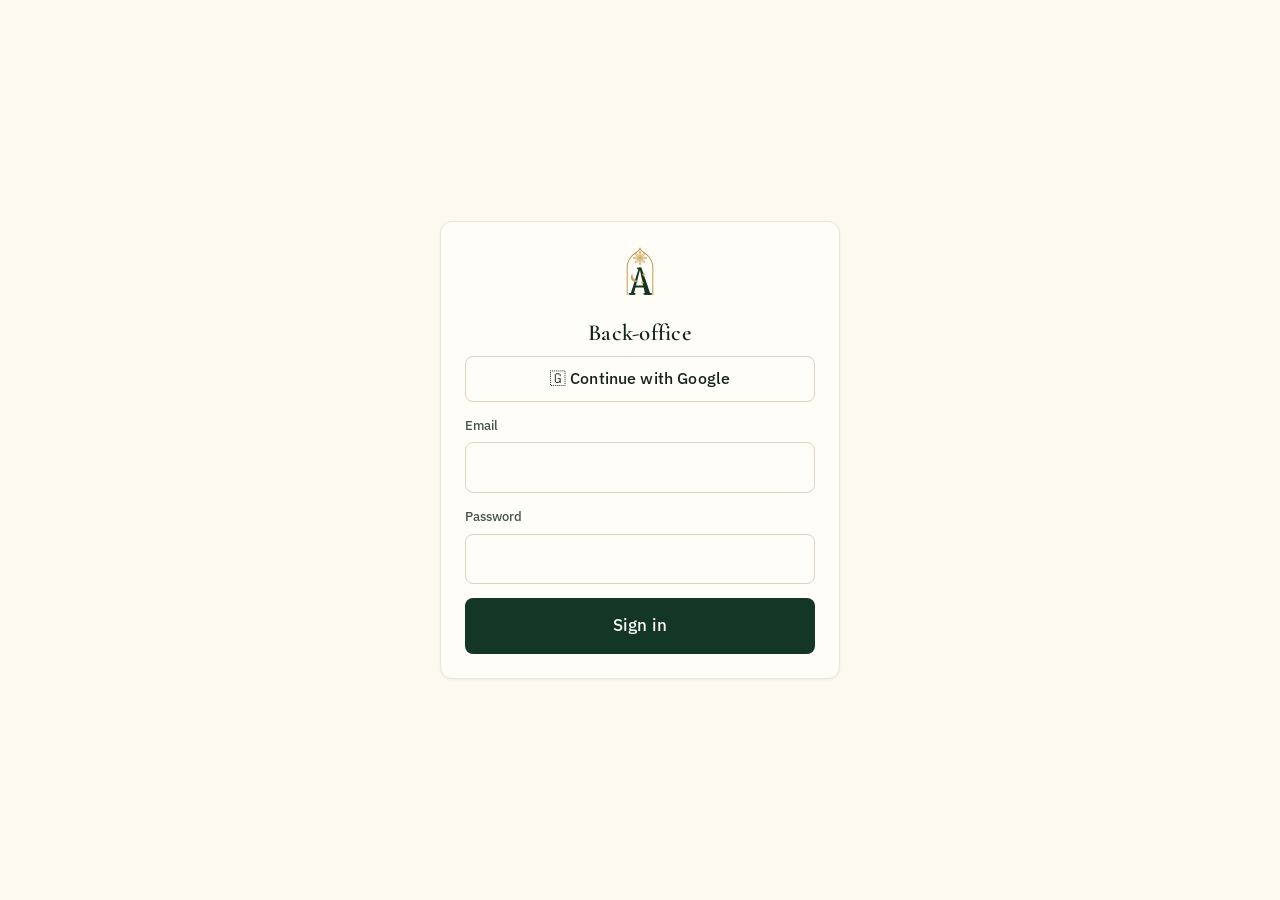
==== commit 4c26dedd: "Essence de Fes : 20260910-d91a1853" ====
--- a/admin.html
+++ b/admin.html
@@ -7,7 +7,7 @@
 <meta name="robots" content="noindex, nofollow">
 <meta name="theme-color" content="#FAF6EC" media="(prefers-color-scheme: light)">
 <meta name="theme-color" content="#0F1512" media="(prefers-color-scheme: dark)">
-<link rel="icon" type="image/svg+xml" href="assets/img/logo-symbole.svg">
+<link rel="icon" type="image/svg+xml" href="assets/img/logo-favicon.svg">
 
 <link rel="preconnect" href="https://fonts.googleapis.com">
 <link rel="preconnect" href="https://fonts.gstatic.com" crossorigin>
--- a/assets/css/tokens.css
+++ b/assets/css/tokens.css
@@ -6,11 +6,19 @@
    zelliges de la médina, l'or des dinandiers de Seffarine, la chaux
    crème du tadelakt.
 
-       #0F3B2E   vert andalou      #D4AF37   or        #E8E1D4   crème
+       #143625   vert profond      #C99D52   or        #FCF9F1   ivoire
 
-   L'or de marque tient 5,9:1 sur le vert : il est fait pour les plaques
-   et les arches, pas pour du texte sur fond clair. Pour cet usage,
-   --gold est une version plus profonde, vérifiée à 4,8:1.
+   Ces trois valeurs ne sont pas choisies : elles sont RELEVÉES dans le
+   fichier du logo fourni par le client — médiane des pixels verts, des
+   pixels dorés, du fond. Le site portait auparavant un vert plus froid
+   (#0F3B2E) et un or plus jaune (#D4AF37) : à côté du logo, l'écart se
+   voyait. Pour reprendre la mesure après un nouveau logo :
+   `bin/logo.py` documente le prélèvement.
+
+   L'or de marque est fait pour les plaques et les arches, pas pour du
+   texte sur fond clair : sur l'ivoire il ne tient pas le seuil AA. Pour
+   cet usage, --gold est une version plus profonde. `bin/verifier.py`
+   contrôle les treize paires à 4,5:1 — c'est lui qui a le dernier mot.
 
    Trois états de thème : clair par défaut, sombre automatique sous
    prefers-color-scheme, et le choix explicite qui l'emporte.
@@ -18,7 +26,7 @@
 
 :root {
   /* --- fonds : chaux et tadelakt --- */
-  --ground:      #FAF6EC;
+  --ground:      #FCF9F1;   /* l'ivoire du logo */
   --surface:     #FFFDF7;
   --surface-2:   #F2EADA;
   --surface-3:   #E8E1D4;   /* crème de marque */
@@ -33,17 +41,17 @@
   --line-soft:   #EDE5D5;
 
   /* --- vert andalou : la couleur des portes --- */
-  --accent:      #0F3B2E;
-  --accent-2:    #1A5A45;
-  --accent-wash: #E4EDE8;
+  --accent:      #143625;   /* relevé dans le logo */
+  --accent-2:    #1E5038;
+  --accent-wash: #E6EDE7;
   --on-accent:   #FDFBF5;
 
   /* --- or : plaques et ornements sur fond sombre, texte sur fond clair --- */
-  --gold:        #826A1C;   /* texte et petites capitales sur crème */
-  --gold-2:      #D4AF37;   /* or de marque — sur vert et fonds sombres */
-  --gold-hover:  #6A5616;
+  --gold:        #7C6222;   /* texte et petites capitales sur ivoire */
+  --gold-2:      #C99D52;   /* or de marque, relevé dans le logo */
+  --gold-hover:  #634E1A;
   --on-gold:     #FFFFFF;
-  --gold-wash:   #F7EFDA;
+  --gold-wash:   #F6EEDD;
 
   /* --- matières de la médina --- */
   --cuivre:      #9F632C;   /* Seffarine */
@@ -97,8 +105,8 @@
     --accent-2:    #7AD3B3;
     --accent-wash: #14302A;
     --on-accent:   #07211A;
-    --gold:        #D4AF37;
-    --gold-2:      #E3C766;
+    --gold:        #D8B570;
+    --gold-2:      #E9BC6B;   /* l'or clair du logo */
     --gold-hover:  #E3C766;
     --on-gold:     #1A1405;
     --gold-wash:   #2C2412;
--- a/assets/css/app.css
+++ b/assets/css/app.css
@@ -13,18 +13,21 @@
   background: var(--ground);
   color: var(--ink);
   font-family: var(--f-ui);
-  font-size: 15.5px;
+  font-size: 16.5px;
   line-height: 1.6;
   -webkit-font-smoothing: antialiased;
   overflow-wrap: break-word;
 }
 
+/* L'Amiri n'a pas de capitales et son œil est plus petit : à corps égal,
+   il paraît plus menu que le latin. Il lui faut donc davantage — deux
+   points de plus, pas un de moins. */
 [dir="rtl"] body,
 [dir="rtl"] input, [dir="rtl"] textarea,
 [dir="rtl"] select, [dir="rtl"] button {
   font-family: var(--f-ar);
-  font-size: 17px;
-  line-height: 1.75;
+  font-size: 19px;
+  line-height: 1.8;
 }
 
 img, svg, video { max-width: 100%; height: auto; display: block; }
@@ -55,14 +58,16 @@
 
 h1, h2, h3 { font-family: var(--f-display); font-weight: 600; margin: 0 0 .4em; line-height: 1.15; }
 [dir="rtl"] h1, [dir="rtl"] h2, [dir="rtl"] h3 { font-family: var(--f-ar); font-weight: 700; line-height: 1.5; }
-h1 { font-size: clamp(32px, 5.6vw, 52px); letter-spacing: .01em; }
-h2 { font-size: clamp(25px, 3.8vw, 36px); }
-h3 { font-size: 21px; }
-[dir="rtl"] h1 { font-size: clamp(28px, 5vw, 44px); }
+h1 { font-size: clamp(34px, 5.8vw, 56px); letter-spacing: .01em; }
+h2 { font-size: clamp(27px, 4vw, 40px); }
+h3 { font-size: 22.5px; }
+[dir="rtl"] h1 { font-size: clamp(36px, 6vw, 58px); }
+[dir="rtl"] h2 { font-size: clamp(29px, 4.2vw, 42px); }
+[dir="rtl"] h3 { font-size: 24px; }
 
 .eyebrow {
   font-family: var(--f-ui);
-  font-size: 11.5px; font-weight: 600;
+  font-size: 12px; font-weight: 600;
   letter-spacing: .18em; text-transform: uppercase;
   color: var(--gold);
   display: inline-flex; align-items: center; gap: 9px;
@@ -72,7 +77,7 @@
   content: ""; width: 5px; height: 5px; flex: none;
   background: currentColor; transform: rotate(45deg); opacity: .65;
 }
-[dir="rtl"] .eyebrow { letter-spacing: 0; text-transform: none; font-size: 13px; font-family: var(--f-ar); }
+[dir="rtl"] .eyebrow { letter-spacing: 0; text-transform: none; font-size: 15px; font-family: var(--f-ar); }
 
 .muted { color: var(--ink-soft); }
 .faint { color: var(--ink-faint); font-size: .92em; }
@@ -160,7 +165,7 @@
   min-height: var(--tap); padding-inline: 20px;
   border: 1px solid transparent; border-radius: var(--r-s);
   background: var(--surface-2); color: var(--ink);
-  font-size: 14.5px; font-weight: 500; letter-spacing: .01em;
+  font-size: 15.5px; font-weight: 500; letter-spacing: .01em;
   cursor: pointer; text-align: center;
   transition: background var(--t-fast), border-color var(--t-fast), transform var(--t-fast), opacity var(--t-fast);
 }
@@ -182,8 +187,11 @@
 
 .btn-danger { background: var(--danger-wash); color: var(--danger); }
 .btn-block { width: 100%; }
-.btn-lg { min-height: 54px; padding-inline: 30px; font-size: 16px; }
-.btn-sm { min-height: 36px; padding-inline: 14px; font-size: 13.5px; }
+.btn-lg { min-height: 56px; padding-inline: 32px; font-size: 17px; }
+.btn-sm { min-height: 38px; padding-inline: 15px; font-size: 14.5px; }
+[dir="rtl"] .btn { font-size: 17px; }
+[dir="rtl"] .btn-lg { font-size: 19px; }
+[dir="rtl"] .btn-sm { font-size: 16px; }
 
 .icon-btn {
   display: inline-flex; align-items: center; justify-content: center;
@@ -362,51 +370,117 @@
    ===================================================================== */
 .hero {
   position: relative; overflow: hidden;
+  /* La photographie fait deux de large pour un de haut. Si le cadre
+     devient trop haut, `cover` la remonte et l'on ne voit plus que du
+     ciel : la hauteur suit donc la largeur, elle ne suit pas l'écran. */
+  min-height: clamp(440px, 52vw, 680px);
+  display: grid;
   background:
     radial-gradient(90% 120% at 50% 0%, #17513E 0%, #0F3B2E 55%, #0A2A21 100%);
   color: #F6F1E4;
 }
-.hero::after {
-  content: ""; position: absolute; inset: 0; opacity: .55; pointer-events: none;
-  background-image: url("data:image/svg+xml;utf8,\
-<svg xmlns='http://www.w3.org/2000/svg' width='72' height='72' viewBox='0 0 72 72'>\
-<g fill='none' stroke='%23D4AF37' stroke-width='.9' stroke-opacity='.22'>\
-<path d='M36 4 41 22 59 27 41 32 36 50 31 32 13 27 31 22Z'/>\
-<circle cx='36' cy='27' r='17'/>\
-<path d='M0 63h72M36 55v17'/>\
-</g></svg>");
-  background-size: 72px 72px;
-}
+
+/* Il n'y a plus de motif statique posé sur le hero. Il y en avait un —
+   une rosette répétée, à 28 % d'opacité — et c'est lui qui étouffait le
+   réseau de zellige animé : deux trames superposées, dont une immobile,
+   et l'œil ne voyait plus que l'immobile. Le réseau de scene() fait ce
+   travail, et lui, il vit. */
+
 .hero-in {
   position: relative; z-index: 1;
-  display: grid; gap: 34px; align-items: center;
-  padding-block: clamp(46px, 8vw, 92px);
+  display: grid; gap: 34px; align-items: start;
+  /* Le contenu tient le haut du cadre, où le dégradé le porte. Le bas est
+     laissé à la photographie : c'est là qu'est la ville. */
+  padding-block: clamp(40px, 5vw, 68px) clamp(124px, 17vw, 250px);
 }
 @media (min-width: 940px) { .hero-in { grid-template-columns: 1.02fr .98fr; gap: 56px; } }
 
+/* Le texte du hero repose sur une photographie, pas sur un aplat : le
+   voile ne suffit pas toujours, une arête claire de zellige peut passer
+   juste derrière une lettre. Un halo sombre très doux — pas une ombre
+   portée — détache donc les caractères de ce qu'il y a dessous, sans
+   qu'on remarque l'ombre elle-même. */
+.hero h1, .hero .lede, .hero .eyebrow,
+.hero-cta .btn-ghost,
+.hero-arche .nom, .hero-arche .sous, .hero-arche .liste {
+  text-shadow: 0 1px 2px rgba(4,20,15,.55), 0 3px 20px rgba(4,20,15,.45);
+}
+
 .hero h1 {
-  font-size: clamp(34px, 6vw, 62px); margin-bottom: 18px; line-height: 1.08;
+  /* 5,6vw et non 7 : à 7, le titre passait à trois lignes vers 1000 px et
+     poussait les boutons hors du cadre. */
+  font-size: clamp(41px, 6vw, 82px); margin-bottom: 22px; line-height: 1.03;
+  letter-spacing: .005em;
   color: #FFFBF0;
 }
-[dir="rtl"] .hero h1 { font-size: clamp(30px, 5.4vw, 52px); }
-.hero .lede { font-size: clamp(15.5px, 1.6vw, 18px); color: #D8D0BC; max-width: 52ch; margin: 0 0 30px; }
+/* L'arabe n'a pas de capitales : à corps égal, l'Amiri paraît plus petit
+   que la romaine latine. On le remonte donc au lieu de le rapetisser —
+   c'est l'inverse de ce que faisait la règle précédente. */
+[dir="rtl"] .hero h1 { font-size: clamp(39px, 5.8vw, 78px); line-height: 1.3; }
+.hero .lede { font-size: clamp(16px, 1.7vw, 19.5px); color: #EDE6D6; max-width: 52ch; margin: 0 0 32px; }
 .hero .eyebrow { color: var(--gold-2); }
 .hero-cta { display: flex; flex-wrap: wrap; gap: 12px; }
-.hero-cta .btn-ghost { border-color: rgba(212,175,55,.5); color: #F6F1E4; }
-.hero-cta .btn-ghost:hover { background: rgba(212,175,55,.14); border-color: var(--gold-2); }
+/* `.btn` est déjà en inline-flex avec un gap : l'icône se pose sans rien
+   changer à la mise en page. Elle est un peu plus grande que le texte —
+   un emoji au corps du texte paraît toujours plus petit que lui — et le
+   `line-height: 1` l'empêche de rehausser la ligne du bouton. */
+.hero-cta .em { font-size: 18px; line-height: 1; }
+/* Les boutons fantômes posent le même problème que le blason, en pire :
+   leur fond était entièrement transparent, si bien que « Découvrir nos
+   parfums » se lisait sur ce qui passait derrière — une arête de zellige,
+   un toit clair, une lueur. Le bouton plein d'à côté, lui, n'a jamais eu
+   ce défaut : c'est l'écart entre les deux qui se voyait.
+   Ils reçoivent donc le fond du blason, à l'identique — même vert de
+   nuit, même flou : les trois boutons deviennent une rangée cohérente,
+   au lieu d'un plein suivi de deux trous. */
+.hero-cta .btn-ghost {
+  border-color: rgba(212,175,55,.62); color: #F6F1E4;
+  background: linear-gradient(180deg, rgba(6,26,20,.52) 0%, rgba(6,26,20,.36) 100%);
+  -webkit-backdrop-filter: blur(3px) saturate(1.06);
+  backdrop-filter: blur(3px) saturate(1.06);
+  box-shadow: 0 10px 26px -18px rgba(4,16,12,.72);
+}
+/* Au survol, l'or s'ajoute PAR-DESSUS le fond au lieu de le remplacer :
+   remplacer, c'était rendre le bouton illisible juste au moment où on le
+   vise. */
+.hero-cta .btn-ghost:hover {
+  background:
+    linear-gradient(180deg, rgba(212,175,55,.22) 0%, rgba(212,175,55,.14) 100%),
+    linear-gradient(180deg, rgba(6,26,20,.52) 0%, rgba(6,26,20,.36) 100%);
+  border-color: var(--gold-2);
+}
 
 /* La grande arche du fond de boutique, avec le blason de la maison. */
 .hero-arche {
-  position: relative;
-  aspect-ratio: 4 / 4.4; max-width: 380px; margin-inline: auto; width: 100%;
-  border: 2px solid rgba(212,175,55,.42);
+  position: relative; z-index: 1;
+  /* `aspect-ratio` donne la proportion de l'arche, mais la hauteur
+     minimale reste celle du contenu : si la liste passe à quatre lignes,
+     le blason s'allonge au lieu de laisser le texte déborder du filet. */
+  aspect-ratio: 4 / 4.45; max-width: 448px; margin-inline: auto; width: 100%;
+  min-height: min-content;
+  border: 2px solid rgba(212,175,55,.58);
   border-radius: 48% 48% 10px 10px / 40% 40% 10px 10px;
+  /* Le blason ne portait qu'un voile de blanc à 5 % : sur un aplat il
+     aurait suffi, mais il repose sur la photographie ET sur le zellige,
+     où passent trois lueurs. Le nom et la liste des portes se retrouvaient
+     posés sur un fond qui bouge, et une lettre pouvait tomber sur une
+     arête claire d'entrelacs. Il lui faut donc un fond à lui : un vert de
+     nuit translucide, plus dense en haut où court le nom, qui laisse la
+     médina se deviner mais rend le texte franc partout.
+     Le flou d'arrière-plan finit le travail : il efface le détail du
+     zellige sous le blason sans l'assombrir, si bien que la plaque se
+     détache par la NETTETÉ autant que par la valeur. */
   background:
-    radial-gradient(100% 70% at 50% 100%, rgba(212,175,55,.16) 0%, transparent 65%),
-    rgba(255,251,240,.05);
+    radial-gradient(100% 70% at 50% 100%, rgba(212,175,55,.18) 0%, transparent 65%),
+    linear-gradient(180deg, rgba(6,26,20,.52) 0%, rgba(6,26,20,.34) 100%);
+  -webkit-backdrop-filter: blur(3px) saturate(1.06);
+  backdrop-filter: blur(3px) saturate(1.06);
   display: grid; place-items: center; gap: 10px;
-  padding: 34px 22px;
-  box-shadow: inset 0 0 60px -20px rgba(212,175,55,.5);
+  padding: 38px 24px;
+  /* L'ombre extérieure décolle la plaque de la photo ; sans elle, le fond
+     assombri se lisait comme une tache du cliché. */
+  box-shadow: inset 0 0 60px -20px rgba(212,175,55,.55),
+              0 18px 46px -22px rgba(4,16,12,.72);
 }
 .hero-arche::before {
   content: ""; position: absolute; inset-inline: 18%; top: -1px; height: 4px;
@@ -416,25 +490,90 @@
 }
 .hero-arche .nom {
   font-family: var(--f-display); font-weight: 600;
-  font-size: clamp(26px, 3.4vw, 38px); letter-spacing: .16em;
+  font-size: clamp(32px, 4.4vw, 52px); letter-spacing: .18em;
   color: #FFFBF0; text-align: center; line-height: 1;
 }
+[dir="rtl"] .hero-arche .nom {
+  font-family: var(--f-ar); font-weight: 700; letter-spacing: 0;
+  font-size: clamp(38px, 5.2vw, 62px); line-height: 1.22;
+}
+
+/* « TRÉSOR DE FÈS » / « كنز فاس » — la signature de la maison.
+
+   Ce n'était qu'une ligne de 10,5 px sous le nom. C'est pourtant la
+   moitié de la marque, et en arabe c'est le mot qui parle au client. Elle
+   devient donc une vraie ligne de titre : deux filets d'or l'encadrent,
+   comme sur une plaque émaillée, et en arabe elle passe à l'Amiri à un
+   corps qui se voit. */
 .hero-arche .sous {
-  font-size: 10.5px; letter-spacing: .34em; text-transform: uppercase;
+  display: flex; align-items: center; justify-content: center; gap: 16px;
+  font-family: var(--f-display); font-weight: 600;
+  font-size: clamp(14px, 1.7vw, 19px);
+  letter-spacing: .40em; text-transform: uppercase;
   color: var(--gold-2); text-align: center;
-}
-[dir="rtl"] .hero-arche .sous { letter-spacing: .06em; text-transform: none; font-size: 13px; }
+  white-space: nowrap;
+}
+.hero-arche .sous::before,
+.hero-arche .sous::after {
+  content: ""; flex: 0 0 clamp(22px, 3.4vw, 42px); height: 1px;
+  background: linear-gradient(90deg, transparent, var(--gold-2));
+}
+.hero-arche .sous::after { transform: scaleX(-1); }
+
+/* En arabe, « كنز فاس » n'est pas un sous-titre : c'est le nom que le
+   client lit. Il passe donc à un corps de titre, dans l'Amiri, et les
+   deux filets d'or lui font une plaque. */
+[dir="rtl"] .hero-arche .sous {
+  font-family: var(--f-ar); font-weight: 700;
+  font-size: clamp(26px, 3.6vw, 42px);
+  letter-spacing: 0; text-transform: none;
+  gap: 18px;
+}
+[dir="rtl"] .hero-arche .sous::before,
+[dir="rtl"] .hero-arche .sous::after {
+  flex-basis: clamp(24px, 3.6vw, 46px);
+}
+/* La liste des portes, sous le blason. Elle était à 13 px sans variante
+   arabe : autant dire illisible en Amiri, dont l'œil est plus petit. Elle
+   passe à 15 px en latin et à 18 px en arabe, avec une interligne qui
+   respire — c'est une énumération, elle se lit en balayant. */
 .hero-arche .liste {
-  margin-top: 6px; font-size: 12.5px; color: #C9C0A9; text-align: center; line-height: 1.9;
-}
+  margin-top: 10px; font-size: 15px; color: #F1EADA;
+  text-align: center; line-height: 2;
+  max-width: 30ch; margin-inline: auto;
+}
+/* Un nom de porte ne se coupe pas : `nowrap` sur chaque nom, et le point
+   médian posé entre eux par `::before` — c'est lui, et lui seul, qui
+   offre un point de retour à la ligne. */
+.hero-arche .liste span { white-space: nowrap; }
+.hero-arche .liste span + span::before {
+  content: " · "; white-space: normal; color: var(--gold-2); opacity: 1;
+}
+[dir="rtl"] .hero-arche .liste {
+  font-size: 18px; line-height: 2.05; max-width: 26ch;
+}
+
+/* Sous 940 px, le blason passait sous le texte et faisait un hero de
+   900 px de haut. Or la photographie fait deux de large pour un de haut :
+   dans un cadre aussi haut, `cover` l'agrandit tant qu'il n'en reste
+   qu'une tranche, et le voile achève de la cacher. Le blason sort donc du
+   hero — il ne dit rien que l'en-tête ne dise déjà — et la bannière
+   retrouve son format.
+
+   La règle est ici, après `.hero-arche`, et non plus avant : à
+   spécificité égale c'est la dernière qui gagne, et le `display: grid` du
+   blason l'emportait. */
+@media (max-width: 939px) { .hero-arche { display: none; } }
 
 .assurances {
   display: grid; grid-template-columns: repeat(auto-fit, minmax(190px, 1fr));
   gap: 1px; background: var(--line-soft); border-block: 1px solid var(--line-soft);
 }
 .assurances div { background: var(--ground); padding: 18px 20px; display: flex; gap: 12px; align-items: center; }
-.assurances .t { font-size: 13.5px; font-weight: 600; }
-.assurances .d { font-size: 12.5px; color: var(--ink-faint); }
+.assurances .t { font-size: 14.5px; font-weight: 600; }
+.assurances .d { font-size: 13.5px; color: var(--ink-faint); }
+[dir="rtl"] .assurances .t { font-size: 16.5px; }
+[dir="rtl"] .assurances .d { font-size: 15px; }
 .assurances .em { font-size: 22px; color: var(--gold); }
 
 /* --- les portes de la médina ----------------------------------------- */
@@ -445,28 +584,39 @@
 @media (max-width: 520px) { .portes { grid-template-columns: repeat(2, 1fr); gap: 12px; } }
 
 .porte {
-  position: relative; display: flex; flex-direction: column; align-items: center;
-  padding: 26px 16px 20px;
+  position: relative; display: flex; flex-direction: column;
   border: 1.5px solid var(--line);
   border-radius: var(--arc);
-  background:
-    radial-gradient(110% 70% at 50% 100%, var(--gold-wash) 0%, transparent 60%),
-    var(--surface);
+  background: var(--surface);
   text-align: center; overflow: hidden;
   transition: transform var(--t), box-shadow var(--t), border-color var(--t);
-}
-.porte::before {
-  content: ""; position: absolute; inset-inline: 16%; top: -1px; height: 3px;
-  border-radius: 0 0 100px 100px;
-  background: linear-gradient(90deg, transparent, var(--gold-2), transparent);
-  opacity: .7;
 }
 .porte:hover {
   transform: translateY(-4px);
   box-shadow: var(--shadow-2);
   border-color: color-mix(in srgb, var(--gold-2) 60%, transparent);
 }
-.porte .em { font-size: 30px; margin-bottom: 12px; }
+
+/* Le linteau : l'ornement de la porte, à pleine couleur. Le texte ne passe
+   pas par-dessus — un motif sous un texte, c'est un texte illisible. */
+.porte .linteau { position: relative; height: 108px; background: var(--accent); }
+.porte .linteau img { width: 100%; height: 100%; object-fit: cover; display: block; }
+
+/* Le sceau à cheval sur le linteau et le corps, comme un cachet de cire. */
+.porte .sceau {
+  position: absolute; inset-inline: 0; bottom: -22px;
+  width: 44px; height: 44px; margin-inline: auto;
+  display: grid; place-items: center; font-size: 21px;
+  background: var(--surface);
+  border: 1.5px solid color-mix(in srgb, var(--gold-2) 55%, transparent);
+  border-radius: 50%;
+  box-shadow: var(--shadow-1);
+}
+
+.porte .corps {
+  display: flex; flex-direction: column; flex: 1;
+  padding: 32px 16px 20px;
+}
 .porte .ar {
   font-family: var(--f-ar); font-weight: 700; font-size: 18px;
   color: var(--accent); line-height: 1.6;
@@ -475,15 +625,12 @@
   font-family: var(--f-display); font-weight: 600; font-size: 19px;
   color: var(--ink); margin-top: 2px; line-height: 1.2;
 }
-.porte .ds {
-  font-size: 12px; color: var(--ink-faint); margin-top: 8px; line-height: 1.6;
-}
+.porte .ds { font-size: 12px; color: var(--ink-faint); margin-top: 8px; line-height: 1.6; }
 .porte .nb {
   margin-top: auto; padding-top: 12px;
   font-size: 11px; letter-spacing: .1em; text-transform: uppercase; color: var(--gold);
 }
 [dir="rtl"] .porte .nb { letter-spacing: 0; text-transform: none; font-size: 12.5px; }
-.porte img { position: absolute; inset: 0; width: 100%; height: 100%; object-fit: cover; opacity: .13; }
 
 /* Bandeau d'en-tête d'une porte, sur sa page de catégorie. */
 .porte-tete {
@@ -536,17 +683,44 @@
 .pcard:hover .vis::after { opacity: .75; }
 .pcard .vis img { width: 100%; height: 100%; object-fit: cover; transition: transform var(--t-slow); }
 .pcard:hover .vis img { transform: scale(1.045); }
-.pcard .vis .vide { width: 100%; height: 100%; display: grid; place-items: center; font-size: 34px; opacity: .3; }
+/* Niche vide : l'arche en creux, la lumière chaude, l'objet en filigrane.
+   C'est ce qu'on voit tant qu'une photo n'a pas été déposée. */
+.vide {
+  position: relative; width: 100%; height: 100%;
+  display: grid; place-items: center;
+  background:
+    radial-gradient(120% 85% at 50% 100%, var(--gold-wash) 0%, transparent 64%),
+    var(--surface-2);
+}
+.vide::before {
+  content: ""; position: absolute; inset: 17% 25% 0;
+  border: 1.5px solid color-mix(in srgb, var(--gold-2) 32%, transparent);
+  border-bottom: 0;
+  border-radius: 50% 50% 0 0 / 44% 44% 0 0;
+}
+.vide::after {
+  content: ""; position: absolute; inset-inline: 32%; top: 17%; height: 2px;
+  border-radius: 0 0 60px 60px;
+  background: linear-gradient(90deg, transparent,
+              color-mix(in srgb, var(--gold-2) 65%, transparent), transparent);
+}
+.vide .em { position: relative; z-index: 1; font-size: 34px; opacity: .42; }
+.vide-grand .em { font-size: 76px; }
+.vide-grand::before { inset: 14% 22% 0; }
 .pcard .tags { position: absolute; top: 9px; inset-inline-start: 9px; display: flex; flex-direction: column; gap: 5px; align-items: flex-start; }
 .pcard .fav { position: absolute; top: 5px; inset-inline-end: 5px; background: color-mix(in srgb, var(--surface) 80%, transparent); backdrop-filter: blur(6px); }
-.pcard .txt { padding: 12px 13px 14px; display: flex; flex-direction: column; gap: 3px; flex: 1; }
-.pcard .mq { font-size: 10.5px; letter-spacing: .13em; text-transform: uppercase; color: var(--gold); }
-[dir="rtl"] .pcard .mq { letter-spacing: 0; text-transform: none; font-size: 12.5px; }
-.pcard .nm { font-size: 14.8px; font-weight: 500; line-height: 1.35; }
-[dir="rtl"] .pcard .nm { font-size: 16px; }
+.pcard .txt { padding: 13px 14px 15px; display: flex; flex-direction: column; gap: 3px; flex: 1; }
+/* Les vignettes du carrousel. C'est ici que l'arabe était le plus mal
+   traité : 16 px pour le nom d'un produit, dans une police à petit œil,
+   sur une carte de 216 px de large. On y lisait mal. */
+.pcard .mq { font-size: 11px; letter-spacing: .13em; text-transform: uppercase; color: var(--gold); }
+[dir="rtl"] .pcard .mq { letter-spacing: 0; text-transform: none; font-size: 14px; }
+.pcard .nm { font-size: 16px; font-weight: 500; line-height: 1.38; }
+[dir="rtl"] .pcard .nm { font-size: 19.5px; line-height: 1.6; }
 .pcard .pr { margin-top: auto; padding-top: 8px; display: flex; align-items: baseline; gap: 8px; flex-wrap: wrap; }
-.pcard .px { font-size: 16.5px; font-weight: 600; font-variant-numeric: tabular-nums; }
-.pcard .px-old { font-size: 13px; color: var(--ink-faint); text-decoration: line-through; }
+.pcard .px { font-size: 18px; font-weight: 600; font-variant-numeric: tabular-nums; }
+[dir="rtl"] .pcard .px { font-size: 19.5px; }
+.pcard .px-old { font-size: 14px; color: var(--ink-faint); text-decoration: line-through; }
 .pcard .add { margin: 0 13px 13px; }
 
 /* --- page produit ----------------------------------------------------- */
@@ -704,6 +878,73 @@
 .etape .d { font-size: 12.5px; color: var(--ink-faint); }
 
 /* =====================================================================
+   Le journal — articles sur Fès
+   ===================================================================== */
+.articles { display: grid; gap: 20px; grid-template-columns: repeat(auto-fill, minmax(288px, 1fr)); }
+
+.acard {
+  display: flex; flex-direction: column;
+  background: var(--surface); border: 1px solid var(--line-soft);
+  border-radius: var(--r); overflow: hidden;
+  transition: transform var(--t), box-shadow var(--t), border-color var(--t);
+}
+.acard:hover {
+  transform: translateY(-3px); box-shadow: var(--shadow-2);
+  border-color: color-mix(in srgb, var(--gold-2) 55%, transparent);
+}
+.acard .vis { position: relative; aspect-ratio: 16 / 10; overflow: hidden; background: var(--surface-2); }
+.acard .vis img { width: 100%; height: 100%; object-fit: cover; transition: transform var(--t-slow); }
+.acard:hover .vis img { transform: scale(1.04); }
+.acard .txt { padding: 16px 18px 18px; display: flex; flex-direction: column; gap: 6px; flex: 1; }
+.acard .mq { font-size: 10.5px; letter-spacing: .13em; text-transform: uppercase; color: var(--gold); }
+[dir="rtl"] .acard .mq { letter-spacing: 0; text-transform: none; font-size: 12.5px; }
+.acard .nm {
+  font-family: var(--f-display); font-weight: 600; font-size: 21px; line-height: 1.2;
+}
+[dir="rtl"] .acard .nm { font-family: var(--f-ar); font-weight: 700; font-size: 20px; line-height: 1.5; }
+.acard .ds { margin: 0; font-size: 14px; color: var(--ink-soft); line-height: 1.6; }
+.acard .meta { margin-top: auto; padding-top: 10px; font-size: 12px; color: var(--ink-faint); }
+
+/* --- l'article lui-même : une colonne de lecture, pas une page web --- */
+.papier { padding-block: clamp(28px, 5vw, 52px); }
+.papier > .wrap { max-width: 760px; }
+
+.article-tete { margin-bottom: 26px; }
+.article-tete h1 { font-size: clamp(30px, 4.6vw, 46px); margin: 10px 0 14px; }
+.article-tete .chapo {
+  font-family: var(--f-display); font-weight: 500;
+  font-size: clamp(18px, 2.2vw, 22px); line-height: 1.5;
+  color: var(--ink-soft); margin: 0 0 16px;
+}
+[dir="rtl"] .article-tete .chapo { font-family: var(--f-ar); font-size: 19px; line-height: 1.85; }
+.article-tete .meta {
+  font-size: 12px; letter-spacing: .1em; text-transform: uppercase; color: var(--ink-faint);
+  border-top: 1px solid var(--line-soft); padding-top: 12px;
+}
+[dir="rtl"] .article-tete .meta { letter-spacing: 0; text-transform: none; font-size: 13px; }
+
+.article-image {
+  margin: 0 0 30px; border-radius: var(--r-l); overflow: hidden;
+  border: 1px solid color-mix(in srgb, var(--gold-2) 32%, transparent);
+}
+.article-image img { width: 100%; display: block; }
+
+/* La colonne de texte : mesure courte, interligne large. On lit un article,
+   on ne balaye pas une interface. */
+.papier .corps {
+  font-size: 17px; line-height: 1.78; color: var(--ink);
+  max-width: 64ch;
+}
+[dir="rtl"] .papier .corps { font-size: 19px; line-height: 2.05; max-width: 58ch; }
+.papier .corps::first-letter {
+  font-family: var(--f-display); font-weight: 600;
+  font-size: 3.4em; line-height: .82; float: inline-start;
+  margin-inline-end: 8px; margin-block-start: 4px;
+  color: var(--accent);
+}
+[dir="rtl"] .papier .corps::first-letter { font-size: 1em; float: none; margin: 0; color: inherit; }
+
+/* =====================================================================
    Pied de page et barre mobile
    ===================================================================== */
 .footer { background: var(--surface); border-top: 1px solid var(--line-soft); margin-top: 40px; }
@@ -757,3 +998,332 @@
   .header, .nav, .tabbar, .footer, .voile, .tiroir, .btn, .icon-btn { display: none !important; }
   body { background: #fff; color: #000; }
 }
+
+/* =====================================================================
+   La bannière en perspective — entrer dans la médina
+   ---------------------------------------------------------------------
+   Une enfilade d'arches posées à des profondeurs différentes dans un
+   espace 3D. Ce n'est pas un dégradé qui imite la profondeur : chaque
+   arche est réellement translatée sur l'axe Z, le navigateur calcule la
+   perspective, et le mouvement de la souris fait tourner la scène.
+
+   Aucune bibliothèque : `perspective` et `translate3d` suffisent, et le
+   compositeur du navigateur s'en occupe sur le processeur graphique.
+   ===================================================================== */
+.scene {
+  position: absolute; inset: 0; z-index: 0;
+  perspective: 900px;
+  perspective-origin: 50% 46%;
+  overflow: hidden;
+  pointer-events: none;
+  /* la scène ne bouge pas si le visiteur a demandé moins d'animations */
+  --incl-x: 0deg;
+  --incl-y: 0deg;
+  /* le zellige de Fès : l'étoile à huit branches dans son octogone,
+     dessinée par bin/motifs.py, en pavage sans raccord */
+  --zellige: url("../img/motifs/zellige-fes.svg");
+  --zel-pas: 128px;
+  /* Le réseau se dose par la hauteur, comme le voile : franc en haut, sur
+     le ciel assombri où il se lit et où il tient compagnie au texte, puis
+     il s'efface vers le bas pour laisser la médina tranquille. Un filet
+     posé sur des toits réels ferait faux. */
+  /* Le palier à 1 court de 12 % à 44 % du cadre. Il était bien plus
+     court, et c'est ce qui rendait la lumière timide : dans la bande où
+     elle passe, le masque était descendu à 0,3-0,6, donc même un blanc
+     franc n'arrivait qu'à demi. Un masque n'atténue pas seulement le
+     motif — il atténue tout ce qui le traverse. */
+  --reseau-dose: linear-gradient(
+    rgba(0,0,0,.80) 0%,  #000 12%,             #000 44%,
+    rgba(0,0,0,.46) 58%, rgba(0,0,0,.12) 76%,  transparent 92%);
+}
+@media (max-width: 720px) { .scene { --zel-pas: 84px; } }
+
+/* Le monde ne tourne plus : il ne fait que tenir les plans dans un même
+   espace 3D. C'est le plan du réseau qui s'incline, lui seul. */
+.scene-monde {
+  position: absolute; inset: 0;
+  transform-style: preserve-3d;
+}
+
+/* Le voile. Il n'est pas posé sur la scène mais dedans, entre la photo
+   et le réseau : c'est ce qui permet à la lumière du zellige de se lire
+   par-dessus lui.
+
+   Il descend du haut, et c'est un choix de cadrage autant que de
+   lisibilité. Le sujet de la photographie est en bas — le minaret, les
+   toits de tuiles vertes, la colline de maisons — et le ciel est la partie
+   vide. Assombrir le ciel ne coûte rien ; assombrir la médina, c'est jeter
+   la photographie. Le texte va donc en haut, sur le ciel, et le bas du
+   cadre reste en pleine couleur.
+
+   Une verticale n'a pas non plus besoin d'être inversée en arabe : elle
+   n'a pas de sens de lecture, contrairement à la diagonale qu'il y avait
+   avant.
+
+   Le dosage n'est pas décoratif : derrière le bloc de texte le voile passe
+   0,88, si bien qu'un pixel de nuage ne peut plus remonter que de 12 %
+   vers le blanc — le titre en ivoire garde son contraste. */
+.plan-voile {
+  position: absolute;
+  background: linear-gradient(to bottom,
+    rgba(6,28,22,.58) 0%,  rgba(6,28,22,.86) 15%, rgba(6,28,22,.92) 30%,
+    rgba(6,28,22,.86) 44%, rgba(6,28,22,.56) 58%, rgba(6,28,22,.24) 76%,
+    rgba(6,28,22,.02) 100%);
+}
+
+/* Le plan du fond : la médina depuis la place.
+
+   Le cadrage est ancré à droite et bas : à droite pour garder le minaret,
+   que le recouvrement en `cover` rognerait sinon sur un cadre plus haut
+   que large ; bas pour que la colline de maisons et les toits verts
+   restent dans le champ plutôt que le ciel seul. */
+.plan-fond {
+  position: absolute;
+  background-image: url("../img/photos/fes-medina.webp");
+  background-size: cover;
+  background-position: 76% 64%;
+  background-repeat: no-repeat;
+}
+
+/* ---------------------------------------------------------------------
+   Le ciel qui bouge
+   ---------------------------------------------------------------------
+   Les cumulus de la photographie ne bougeront jamais. On ne les remplace
+   pas : on fait dériver par-dessus des voiles de nuage très doux, en
+   `screen`, qui ajoutent de la lumière au ciel comme le ferait un nuage
+   réel qui passe. Deux voiles à deux vitesses, parce qu'un ciel à une
+   seule vitesse se voit tout de suite.
+
+   96 secondes pour traverser le cadre, soit une quinzaine de pixels par
+   seconde. Le premier réglage était à 210 s : juste, physiquement — c'est
+   la vitesse d'un cirrus — mais trop lent pour qu'on voie quoi que ce
+   soit sans fixer le ciel une minute. Un mouvement qu'il faut chercher
+   n'existe pas. À 96 s on le remarque en quelques secondes, et il reste
+   bien en dessous du seuil où il dérangerait la lecture.
+
+   Le masque arrête les nuages avant les toits : un nuage qui passerait
+   devant un minaret ruinerait tout. */
+.nuages {
+  position: absolute; overflow: hidden;
+  /* la dérive ne se retourne pas en arabe : un nuage n'a pas de sens de
+     lecture, et `left` avec `direction: ltr` la met à l'abri du miroir */
+  direction: ltr;
+  /* Le masque suit le voile, pas le cadre. Les nuages n'ont d'intérêt que
+     là où le ciel se voit : la bande claire du haut, et celle qui court
+     juste au-dessus des toits. Entre les deux, derrière le titre, le voile
+     est à 0,92 — les y faire dériver n'aurait rien donné, sinon du calcul
+     perdu. Ils s'arrêtent avant les toits : un nuage qui passerait devant
+     le minaret ruinerait tout. */
+  opacity: .92;
+  mix-blend-mode: screen;
+  -webkit-mask-image: linear-gradient(#000 0, #000 46%, transparent 64%);
+  mask-image: linear-gradient(#000 0, #000 46%, transparent 64%);
+}
+.nuages .derive {
+  position: absolute; inset-block: 0; left: 0;
+  width: 200%; display: flex;
+  will-change: transform;
+  animation: souffle 96s linear infinite;
+}
+.nuages .derive i {
+  flex: 0 0 50%;
+  background: url("../img/motifs/nuages.svg") 0 0 / 100% 100% no-repeat;
+}
+.nuages .derive.lente {
+  animation-duration: 158s; animation-delay: -64s; opacity: .72;
+}
+.nuages .derive.lente i {
+  background-image: url("../img/motifs/nuages-2.svg");
+}
+
+/* Une dalle exactement : à l'instant du rebouclage, la seconde dalle est
+   là où était la première. Rien ne saute. */
+@keyframes souffle { to { transform: translate3d(-50%, 0, 0); } }
+
+/* ---------------------------------------------------------------------
+   Le réseau de zellige, et les lumières qui y courent
+   ---------------------------------------------------------------------
+   Le motif n'est pas peint : il découpe. Un calque porte un dégradé, un
+   autre porte des taches de lumière mobiles, et le zellige leur sert de
+   masque à tous les deux. Le dégradé court donc sur toute la bannière au
+   lieu de se répéter tuile par tuile — ce qu'on ne pourrait pas faire en
+   peignant le motif dans la tuile.
+
+   Deux masques qui s'intersectent : le pavage, et un fondu vertical qui
+   allège le réseau vers le haut, là où il croiserait le titre. */
+.reseau {
+  position: absolute; transform-style: preserve-3d;
+  transition: transform 420ms cubic-bezier(.2,.7,.3,1);
+  will-change: transform;
+  /* `screen` ajoute la lumière du réseau à celle de la photo au lieu de la
+     remplacer : le zellige de la photo continue de se lire sous le nôtre,
+     et une ligne déjà claire devient blanche au passage d'une étincelle.
+     Le mélange n'a lieu qu'à l'intérieur de .scene-monde, où se trouve
+     aussi le plan de la photo — c'est ce qui le rend possible. */
+  mix-blend-mode: screen;
+}
+
+.reseau .zel,
+.reseau .flux {
+  position: absolute; inset: 0;
+  /* Le second masque dose le réseau au lieu de l'étaler partout : presque
+     rien derrière le titre, plein sur la photo. Il suit la même diagonale
+     que le voile, pour que les deux se relaient sans marche visible. */
+  -webkit-mask-image: var(--zellige), var(--reseau-dose);
+  -webkit-mask-size: var(--zel-pas) var(--zel-pas), 100% 100%;
+  -webkit-mask-position: 50% 100%, 0 0;
+  -webkit-mask-repeat: repeat, no-repeat;
+  -webkit-mask-composite: source-in;
+  mask-image: var(--zellige), var(--reseau-dose);
+  mask-size: var(--zel-pas) var(--zel-pas), 100% 100%;
+  mask-position: 50% 100%, 0 0;
+  mask-repeat: repeat, no-repeat;
+  mask-composite: intersect;
+}
+
+/* le dégradé du zellige : sauge en haut, or au milieu, ivoire en bas */
+.reseau .zel {
+  background: linear-gradient(168deg,
+    #6E9C84 0%, #A5842F 24%, #D8B23C 50%, #F2D89C 74%, #FFF6DC 100%);
+  opacity: .80;
+}
+
+/* Les lumières.
+
+   Trois taches dérivent sous le masque du pavage, et l'on ne voit d'elles
+   que la part qui tombe sur une ligne de zellige : la lueur passe donc
+   d'une étoile à l'autre en suivant les entrelacs, comme le long d'un
+   réseau. `plus-lighter` ajoute la lumière au lieu de la remplacer, si
+   bien qu'une ligne déjà dorée devient blanche au passage.
+
+   Ce sont des `transform` qui sont animés, jamais une position de fond :
+   le compositeur du navigateur s'en charge seul, sans repeindre. */
+/* `plus-lighter` additionne, là où `screen` se contente d'éclaircir. La
+   nuance est décisive : additionnée à l'or du réseau, la lumière dépasse
+   le blanc et la ligne de zellige *crame* au passage de l'étincelle. Avec
+   `screen` sur une photo déjà claire, on ne voyait presque rien.
+
+   Le mélange se fait à l'intérieur de .reseau, donc contre le dégradé du
+   zellige ; c'est ensuite .reseau tout entier qui est écranisé sur la
+   photo. Un navigateur qui ignore `plus-lighter` retombe sur `normal` :
+   l'étincelle reste blanche, elle ne fait simplement plus flamber la
+   ligne. */
+.reseau .flux { overflow: hidden; mix-blend-mode: plus-lighter; }
+
+.reseau .flux i {
+  /* Un cœur franc mais pas éblouissant, et une chute nette : c'est ce qui
+     fait passer une lueur le long d'une ligne plutôt qu'un halo posé sur
+     tout le quartier. */
+  position: absolute; width: 230px; height: 230px; border-radius: 50%;
+  /* Le cœur est plus serré qu'avant et la chute plus raide. Un halo large
+     et mou éclaire le vide entre les entrelacs autant que les entrelacs
+     eux-mêmes, et le masque n'en laisse passer qu'une bouillie ; un cœur
+     franc allume trois ou quatre étoiles à la fois, et l'on voit alors la
+     lumière SE DÉPLACER sur le réseau. C'est ce déplacement lisible qui
+     accroche l'œil, pas la quantité de lumière. */
+  background: radial-gradient(circle,
+    #FFFFFF 0%, rgba(255,255,252,.95) 12%, rgba(255,250,230,.72) 26%,
+    rgba(252,232,178,.34) 44%, rgba(212,175,55,.10) 62%, transparent 76%);
+  will-change: transform, opacity;
+  animation: derive 26s cubic-bezier(.5,.08,.5,.92) infinite alternate;
+}
+/* Des durées longues et premières entre elles : les quatre lueurs ne se
+   recroisent jamais au même endroit, et aucune ne repasse assez vite pour
+   qu'on la guette. C'est ce qui fait la différence entre une bannière qui
+   respire et une guirlande. */
+/* Les lueurs sont repérées depuis le HAUT, et c'est une correction, pas
+   un détail de style. Elles étaient calées sur `bottom` du temps où le
+   réseau était dense en bas du cadre. Depuis que le dosage a été retourné
+   — franc en haut, effacé sur les toits — elles dérivaient dans une zone
+   où le masque est à 0,09 : calculées, animées, et invisibles. Elles
+   reviennent là où le zellige se voit. */
+/* Elles vivent entre 18 % et 46 % du cadre, et ce n'est pas un choix
+   d'esthète : c'est là que le voile est à 0,86-0,92, donc là qu'une
+   lumière ajoutée se voit. Plus haut, le ciel est clair et `screen` n'y
+   change presque rien. */
+/* ELLES SONT TROIS, et c'était quatre. On voulait la lumière plus
+   présente : la seule façon honnête est celle qu'indique le budget
+   ci-dessous — retirer une source pour pouvoir monter les autres. Quatre
+   lueurs à 0,54 donnaient une clarté continue et molle, où rien ne
+   bougeait vraiment ; trois lueurs qui montent à 0,72 et retombent à
+   0,05 donnent un passage. La somme au pire cas n'a pas augmenté, la
+   moyenne a baissé, et pourtant on la voit enfin.
+   Les durées sont 13, 19 et 23 secondes — premières entre elles et avec
+   les 34 du balai : les quatre sources ne se recroisent jamais deux fois
+   au même endroit. Elles sont plus courtes qu'avant, parce qu'une lueur
+   qui met une demi-minute à traverser ne se lit pas comme un mouvement. */
+.reseau .flux i:nth-child(1) { inset-inline-start: -10%; top: 21%;
+  animation-duration: 19s; animation-delay: -3s; }
+.reseau .flux i:nth-child(2) { inset-inline-start: 22%; top: 36%;
+  animation-duration: 23s; animation-delay: -14s; width: 205px; height: 205px; }
+.reseau .flux i:nth-child(3) { inset-inline-start: 54%; top: 26%;
+  animation-duration: 13s; animation-delay: -7s; width: 225px; height: 225px; }
+
+/* Le balai. Une barre verticale très douce, qui traverse tout le cadre
+   —
+   Sur le budget lumière : le balai et les trois lueurs s'additionnent
+   (`plus-lighter`). Leurs périodes sont 34, 13, 19 et 23 secondes, donc
+   premières entre elles — mais rien n'empêche qu'elles culminent ensemble
+   une fois de temps en temps. En forçant ce pire cas, le titre devenait
+   illisible. Les intensités sont donc réglées pour que la SOMME reste
+   tenable, pas chacune prise à part : 0,58 pour le balai, 0,72 au pic
+   d'une lueur. Si l'on veut plus de lumière, c'est le nombre de sources
+   qu'il faut baisser, pas leur plafond qu'il faut lever — c'est ce qui a
+   été fait ici : quatre lueurs à 0,54 sont devenues trois à 0,72, et le
+   pire cas est resté au même niveau (4 × 0,54 = 2,16 ; 3 × 0,72 = 2,16).
+   puis laisse un long silence : quatorze secondes de passage pour vingt
+   de repos. C'est ce rythme qui fait la différence entre une lumière
+   qu'on remarque et un clignotant. Comme il partage le masque de `.flux`,
+   il n'éclaire que les entrelacs — jamais le vide entre eux. */
+.reseau .flux b {
+  position: absolute; top: 0; bottom: 0;
+  inset-inline-start: 0; width: 34%;
+  background: linear-gradient(90deg,
+    transparent 0%, rgba(255,250,232,.14) 26%, rgba(255,255,255,.40) 46%,
+    rgba(255,252,240,.48) 50%, rgba(255,255,255,.37) 54%,
+    rgba(255,250,232,.11) 74%, transparent 100%);
+  will-change: transform, opacity;
+  animation: balai 34s linear infinite;
+}
+
+@keyframes balai {
+  0%   { transform: translate3d(-135%, 0, 0); opacity: 0; }
+  6%   { opacity: .58; }
+  34%  { opacity: .58; }
+  41%  { transform: translate3d(295%, 0, 0);  opacity: 0; }
+  100% { transform: translate3d(295%, 0, 0);  opacity: 0; }
+}
+
+/* La lumière dérive et s'allume. Le maximum reste sous 0,8 : on avait
+   d'abord des pics à 1 tous les deux temps, c'était net et c'était
+   fatigant.
+   Ce qui a changé, c'est l'ÉCART, pas le plafond. Les creux descendent à
+   0,04-0,06 quand ils étaient à 0,11-0,15 : entre deux passages, la lueur
+   s'éteint vraiment. C'est cet écart qui fait qu'on la voit arriver.
+   Avant, elle ne descendait jamais assez bas pour qu'on remarque qu'elle
+   remontait — une clarté à peu près constante qui se lisait comme un
+   fond, pas comme un mouvement. La moyenne a baissé, la présence a
+   monté. */
+@keyframes derive {
+  0%   { transform: translate3d(-30%, 12%, 0) scale(.58);   opacity: .04; }
+  14%  { transform: translate3d(28%, -6%, 0) scale(.96);    opacity: .58; }
+  27%  { transform: translate3d(78%, 14%, 0) scale(.70);    opacity: .05; }
+  44%  { transform: translate3d(140%, -10%, 0) scale(1.06); opacity: .72; }
+  58%  { transform: translate3d(190%, 16%, 0) scale(.74);   opacity: .06; }
+  76%  { transform: translate3d(258%, -8%, 0) scale(1.02);  opacity: .66; }
+  90%  { transform: translate3d(312%, 10%, 0) scale(.72);   opacity: .06; }
+  100% { transform: translate3d(346%, 4%, 0) scale(.60);    opacity: .04; }
+}
+
+@media (prefers-reduced-motion: reduce) {
+  .scene-monde { transition: none; }
+  /* Le ciel s'immobilise, et les lumières se posent là où elles éclairent
+     le mieux : le zellige garde son relief, plus rien ne bouge. */
+  .nuages .derive { animation: none; }
+  .reseau .flux i { animation: none; opacity: .42;
+                    transform: translate3d(58%, -10%, 0) scale(.95); }
+  /* le balai disparaît : un balayage ne se fige pas, il s'enlève */
+  .reseau .flux b { animation: none; opacity: 0; }
+}
+
+}
